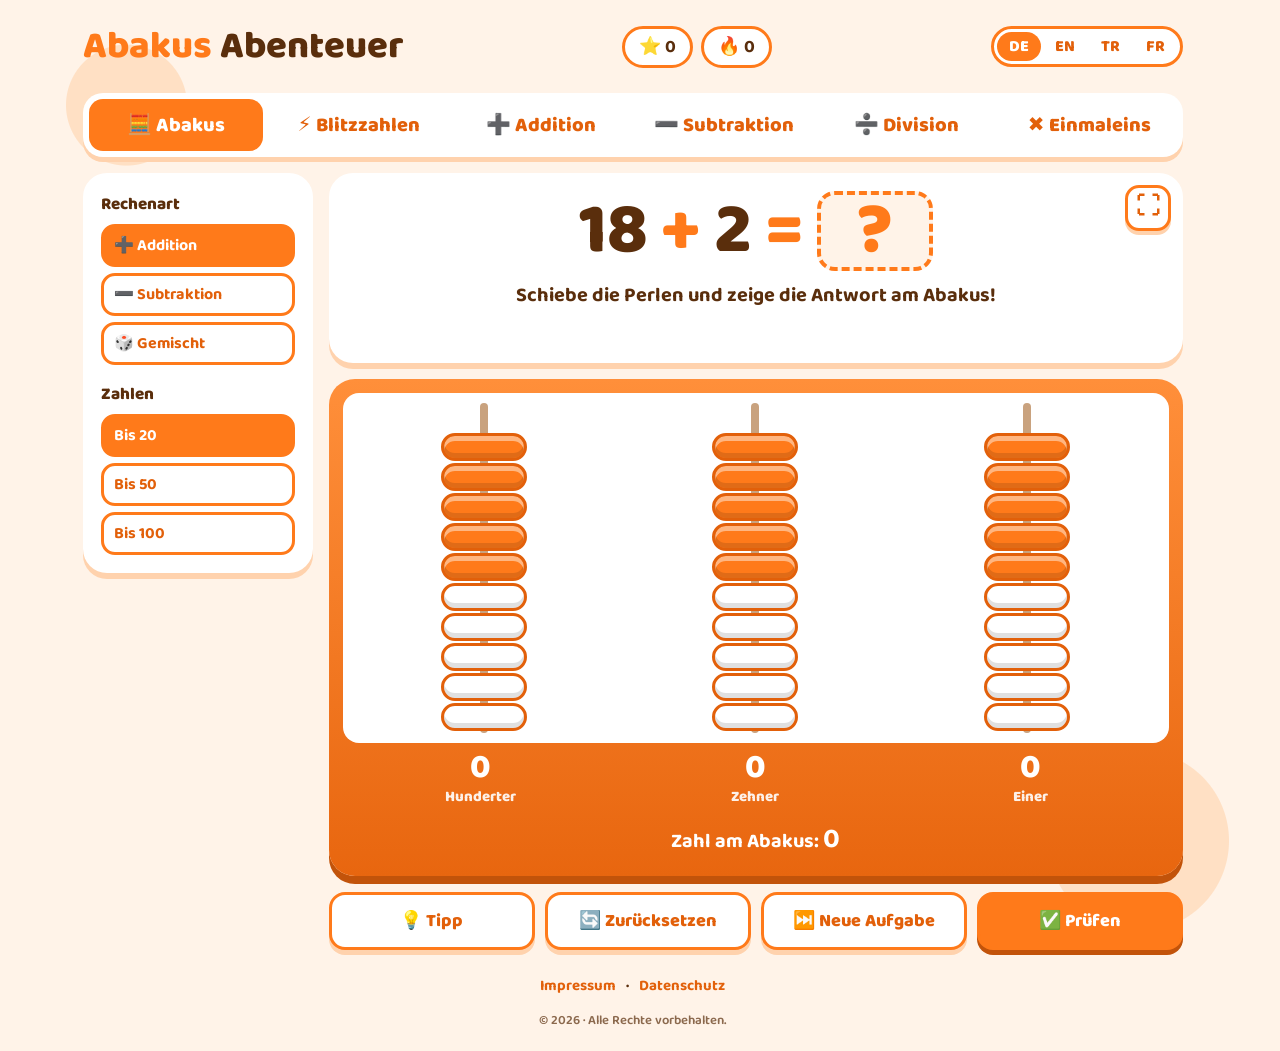
==== index.html @ 489d1df4 "Interaktive Spiele: Punktefeld, Waage ausgleichen, Zahlenstrahl - Einmaleins: 🟠 Punktefeld – im 10×1" ====
<!DOCTYPE html>
<html lang="de">
<head>
<meta charset="UTF-8">
<meta name="viewport" content="width=device-width, initial-scale=1, viewport-fit=cover">
<meta name="theme-color" content="#ff7a1a">
<meta name="apple-mobile-web-app-capable" content="yes">
<meta name="mobile-web-app-capable" content="yes">
<meta name="apple-mobile-web-app-status-bar-style" content="default">
<meta name="apple-mobile-web-app-title" content="Abakus">
<meta name="format-detection" content="telephone=no">
<title>Abakus-Abenteuer</title>
<!-- Link-Vorschau (WhatsApp, iMessage, Telegram …) liest diese Angaben ohne JavaScript -->
<meta name="description" content="Lustiges Mathe-Spiel für Kinder: Abakus, Plus, Minus, Geteilt und Einmaleins – mit Ballons, Frosch, Memory und mehr.">
<meta property="og:type" content="website">
<meta property="og:locale" content="de_DE">
<meta property="og:site_name" content="Abakus-Abenteuer">
<meta property="og:title" content="Abakus-Abenteuer">
<meta property="og:description" content="Lustiges Mathe-Spiel für Kinder: Abakus, Plus, Minus, Geteilt und Einmaleins – mit Ballons, Frosch, Memory und mehr.">
<meta name="twitter:card" content="summary">
<meta name="twitter:title" content="Abakus-Abenteuer">
<meta name="twitter:description" content="Lustiges Mathe-Spiel für Kinder: Abakus, Plus, Minus, Geteilt und Einmaleins.">
<link rel="preload" href="fonts/baloo2-latin.woff2" as="font" type="font/woff2" crossorigin>
<link rel="stylesheet" href="style.css">
</head>
<body>
<div class="app">
  <header>
    <h1>Abaküs <span>Macerası</span></h1>
    <div class="stats">
      <div class="pill">⭐ <span id="score">0</span></div>
      <div class="pill">🔥 <span id="streak">0</span></div>
    </div>
    <div class="langs" id="langs">
      <button data-lang="de">DE</button><button data-lang="en">EN</button><button data-lang="tr">TR</button><button data-lang="fr">FR</button>
    </div>
    <!-- telefonda: tek dil düğmesi, basınca seçenekler açılır -->
    <div class="lang-drop" id="langDrop">
      <button class="lang-cur" id="langCur" type="button" aria-haspopup="true">🌐 <b id="langCode">DE</b> <i>▾</i></button>
      <div class="lang-menu" id="langMenu" hidden>
        <button data-lang="de"><b>DE</b> Deutsch</button>
        <button data-lang="en"><b>EN</b> English</button>
        <button data-lang="tr"><b>TR</b> Türkçe</button>
        <button data-lang="fr"><b>FR</b> Français</button>
      </div>
    </div>
  </header>

  <div class="tabs">
    <button data-tab="abacusView" class="active">🧮 Abaküs</button>
    <button data-tab="flashView">⚡ Hızlı Sayılar</button>
    <button data-tab="asView" data-op="+">➕ Toplama</button>
    <button data-tab="asView" data-op="-">➖ Çıkarma</button>
    <button data-tab="asView" data-op="/">➗ Bölme</button>
    <button data-tab="mulView">✖️ Çarpım Tablosu</button>
  </div>

  <!-- telefonda yıldız/ateş buraya taşınır -->
  <div class="subbar" id="subbar"></div>

  <!-- ============ HIZLI SAYILAR (zihinden hesap) ============ -->
  <div id="flashView" class="view" hidden>
    <div class="card settings">
      <div class="set">
        <div class="lbl">Kaç sayı?</div>
        <div class="stepper">
          <button data-step="-1">−</button><input id="countIn" type="number" inputmode="numeric" min="2" max="30" value="3"><button data-step="1">+</button>
        </div>
      </div>
      <div class="set">
        <div class="lbl">Hız</div>
        <div class="modes" data-set="speed">
          <button data-v="2200">🐢 Yavaş</button><button data-v="1500" class="active">🐇 Orta</button><button data-v="900">🚀 Hızlı</button>
        </div>
      </div>
      <div class="set">
        <div class="lbl">Sayılar</div>
        <div class="range">
          <label>En az<input id="minIn" type="number" inputmode="numeric" min="0" max="999" value="1"></label>
          <label>En çok<input id="maxIn" type="number" inputmode="numeric" min="1" max="999" value="9"></label>
        </div>
        <div class="presets">
          <button data-r="1-9">1–9</button><button data-r="1-20">1–20</button><button data-r="10-50">10–50</button>
        </div>
      </div>
      <div class="set">
        <div class="lbl">İşlem</div>
        <div class="modes" data-set="ops">
          <button data-v="+" class="active">➕ Sadece toplama</button><button data-v="+-">➕➖ Toplama ve çıkarma</button>
        </div>
      </div>
    </div>

    <div class="flash-main">
    <div class="card screen" id="screen">
      <button class="fs-btn" id="fsBtn" type="button" aria-label="Tam ekran">⛶</button>
      <div class="flash small" id="flash">Hazır mısın?</div>
      <div class="step" id="step"></div>
    </div>

    <div id="answerBox" class="card answer" hidden>
      <div class="ask">Sonuç kaç? 🤔</div>
      <div class="display" id="display">&nbsp;</div>
      <div class="pad" id="pad"></div>
      <div class="msg" id="fmsg"></div>
      <div class="reveal" id="reveal"></div>
    </div>

    <div class="actions three">
      <button id="replay">🔁 Tekrar İzle</button>
      <button id="fcheck">✅ Kontrol Et</button>
      <button id="start" class="main">▶️ Başla</button>
    </div>
    </div>
  </div>

  <!-- ============ ÇARPIM TABLOSU ============ -->
  <div id="mulView" class="view" hidden>
    <div class="card settings">
      <div class="set">
        <div class="lbl">Hangi tablolar?</div>
        <div class="tables" id="tables"></div>
        <div class="mini"><button id="tAll">Hepsi</button><button id="tEasy">2·5·10</button><button id="tNone">Temizle</button></div>
      </div>
      <div class="set">
        <div class="lbl">Oyun</div>
        <div class="modes" id="mGame">
          <button data-g="free" class="active">🎈 Balon Patlat</button>
          <button data-g="time">⏱️ 60 Saniye Yarışı</button>
          <button data-g="match">🃏 Hafıza Kartları</button>
          <button data-g="arr">🍎 Grupları Say</button>
          <button data-g="frog">🐸 Kurbağa Zıplat</button>
          <button data-g="tf">🤔 Doğru mu Yanlış mı?</button>
          <button data-g="miss">🔍 Kayıp Sayı</button>
          <button data-g="cmp">⚖️ Hangisi Büyük?</button>
          <button data-g="target">🎯 Hedef Sayı</button>
          <button data-g="catch">🌧️ Katları Yakala</button>
          <button data-g="share">🍬 Adil Paylaş</button>
          <button data-g="house">🏠 Hangi Tabloda?</button>
          <button data-g="dots">🟠 Nokta Tarlası</button>
        </div>
      </div>
      <div class="set" id="catchSpeedSet" hidden>
        <div class="lbl">Yağmur hızı</div>
        <div class="modes">
          <button data-cs="slow">🐢 Yavaş</button>
          <button data-cs="mid">🐇 Orta</button>
          <button data-cs="fast">🚀 Hızlı</button>
        </div>
      </div>
      <div class="set">
        <div class="lbl">Öğren</div>
        <div class="modes"><button id="showTable">📖 Tabloyu Gör</button></div>
      </div>
      <div class="best" id="best"></div>
    </div>

    <div class="side-main">
      <div class="track" id="track">
        <div class="line"></div><div class="fill" id="fill"></div>
        <div class="rocket" id="rocket">🚀</div><div class="moon">🌙</div>
        <div class="timer" id="timer" hidden>60</div>
        <div class="count" id="count" hidden></div>
      </div>

      <div class="card" id="matchCard" hidden>
        <div class="mstats">
          <span>👆 Hamle: <b id="moves">0</b></span>
          <span>✅ Bulunan: <b id="found">0</b> / <b id="pairs">6</b></span>
        </div>
        <div class="msg" id="matchMsg">Soruyu ve cevabını eşleştir! Kartları çevir 🃏</div>
        <div class="mgrid" id="mgrid"></div>
      </div>

      <div class="card" id="gCard" hidden>
        <div class="gq" id="gq"></div>
        <div class="gopts" id="gopts"></div>
        <div class="msg" id="gmsg"></div>
      </div>

      <div class="card" id="qCard">
        <div class="mq"><span id="ma">?</span> <span class="op">×</span> <span id="mb">?</span> <span class="op">=</span> ?</div>
        <div class="msg" id="mmsg">Doğru cevabın olduğu balonu patlat! 🎈</div>
        <div class="balloons" id="balloons"></div>
      </div>

      <div class="actions three">
        <button id="mSkip">⏭️ Başka Soru</button>
        <button id="mRestart">🔄 Baştan</button>
        <button id="mStart" class="main">▶️ Başla</button>
      </div>

      <div class="card table-card" id="tableCard" hidden>
        <h3>📖 Çarpım Tablosu</h3>
        <div class="table-tabs" id="tableTabs"></div>
        <div class="tgrid" id="tgrid"></div>
      </div>
    </div>
  </div>

  <!-- ============ TOPLAMA / ÇIKARMA OYUNLARI ============ -->
  <div id="asView" class="view" hidden>
    <div class="card settings">
      <div class="set" id="asFrogSet" hidden>
        <div class="lbl">🐸 Kurbağa ayarları</div>
        <div class="range fg">
          <label id="fgStartL">Başlangıç sayısı<input id="fgStart" type="number" inputmode="numeric" min="0" max="999" placeholder="🎲"></label>
          <label>Kaçar zıplasın?<input id="fgStep" type="number" inputmode="numeric" min="1" max="100" placeholder="🎲"></label>
          <label>Kaç kere zıplasın?<input id="fgJumps" type="number" inputmode="numeric" min="1" max="20" placeholder="🎲"></label>
        </div>
        <div class="hint">Boş bırakırsan rastgele seçilir.</div>
        <div class="presets"><button id="fgRandom">🎲 Rastgele</button></div>
      </div>
      <div class="set" id="asDivSet" hidden>
        <div class="lbl">Hangi sayılara bölelim?</div>
        <div class="modes">
          <button data-dv="2,5,10" class="active">2, 5 ve 10'a</button>
          <button data-dv="1,2,3,4,5">1'den 5'e kadar</button>
          <button data-dv="1,2,3,4,5,6,7,8,9,10">1'den 10'a kadar</button>
        </div>
      </div>
      <div class="set" id="asRangeSet">
        <div class="lbl">Sayılar</div>
        <div class="modes" id="asRange">
          <button data-am="10">10'a kadar</button>
          <button data-am="20" class="active">20'ye kadar</button>
          <button data-am="50">50'ye kadar</button>
          <button data-am="100">100'e kadar</button>
        </div>
        <div class="range" style="margin-top:6px">
          <label>Kendin yaz (en çok)<input id="asMaxIn" type="number" inputmode="numeric" min="5" max="999" value="20"></label>
        </div>
      </div>
      <div class="set">
        <div class="lbl">Oyun</div>
        <div class="modes">
          <button data-ag="free" class="active">🎈 Balon Patlat</button>
          <button data-ag="time">⏱️ 60 Saniye Yarışı</button>
          <button data-ag="match">🃏 Hafıza Kartları</button>
          <button data-ag="pic">🍎 Resimle Say</button>
          <button data-ag="frog">🐸 Kurbağa Zıplat</button>
          <button data-ag="tf">🤔 Doğru mu Yanlış mı?</button>
          <button data-ag="miss">🔍 Kayıp Sayı</button>
          <button data-ag="cmp">⚖️ Hangisi Büyük?</button>
          <button data-ag="target">🎯 Hedef Sayı</button>
          <button data-ag="catch">🌧️ Sonucu Yakala</button>
          <button data-ag="sort">📶 Küçükten Büyüğe</button>
          <button data-ag="wall">🧱 Sayı Duvarı</button>
          <button data-ag="scale">🏋️ Teraziyi Dengele</button>
          <button data-ag="line">📏 Sayı Doğrusu</button>
        </div>
      </div>
      <div class="set" id="asSpeedSet" hidden>
        <div class="lbl">Yağmur hızı</div>
        <div class="modes">
          <button data-cs="slow">🐢 Yavaş</button>
          <button data-cs="mid">🐇 Orta</button>
          <button data-cs="fast">🚀 Hızlı</button>
        </div>
      </div>
      <div class="best" id="asBest"></div>
    </div>

    <div class="side-main">
      <div class="track" id="asTrack">
        <div class="line"></div><div class="fill" id="asFill"></div>
        <div class="rocket" id="asRocket">🚀</div><div class="moon">🌙</div>
        <div class="timer" id="asTimer" hidden>60</div>
        <div class="count" id="asCount" hidden></div>
      </div>
      <div class="card">
        <div class="gq" id="asQ"></div>
        <div id="asOpts"></div>
        <div class="msg" id="asMsg"></div>
      </div>
      <div class="actions three">
        <button id="asSkip">⏭️ Başka Soru</button>
        <button id="asRestart">🔄 Baştan</button>
        <button id="asStart" class="main">▶️ Başla</button>
      </div>
    </div>
  </div>

  <!-- ============ ABAKÜS ============ -->
  <div id="abacusView" class="view">
  <div class="card settings">
    <div class="set">
    <div class="lbl">İşlem</div>
    <div class="modes">
      <button data-mode="+" class="active">➕ Toplama</button>
      <button data-mode="-">➖ Çıkarma</button>
      <button data-mode="mix">🎲 Karışık</button>
    </div>
    </div>
    <div class="set">
    <div class="lbl">Sayılar</div>
    <div class="levels modes">
      <button data-max="20" class="active">20'ye kadar</button>
      <button data-max="50">50'ye kadar</button>
      <button data-max="100">100'e kadar</button>
    </div>
    </div>
  </div>

  <div class="side-main">
  <div class="card" id="card">
    <div class="problem">
      <span id="a">0</span><span class="op" id="op">+</span><span id="b">0</span><span class="op">=</span><span class="q" id="q">?</span>
    </div>
    <div class="msg" id="msg">Boncukları kaydırarak cevabı abaküste göster!</div>
    <div class="stars" id="stars"></div>
  </div>

  <div class="abacus">
    <div class="frame" id="frame"></div>
    <div class="labels" id="labels"></div>
    <div class="total">Abaküsteki sayı: <b id="total">0</b></div>
  </div>

  <div class="actions">
    <button id="hint">💡 İpucu</button>
    <button id="reset">🔄 Sıfırla</button>
    <button id="skip">⏭️ Yeni Soru</button>
    <button id="check" class="main">✅ Kontrol Et</button>
  </div>
  </div>
  </div>
  <footer class="legal-links">
    <a href="impressum.html" data-nav="impressum.html">Künye</a><span>·</span><a href="datenschutz.html" data-nav="datenschutz.html">Gizlilik</a>
    <p class="copy">© 2026 · Tüm hakları saklıdır.</p>
  </footer>
</div>

<script src="script.js"></script>
</body>
</html>
---- style.css ----
/* Abaküs Macerası – stiller */

/* Yazı tipi yerel olarak yüklenir (Google'a bağlantı yok) – Baloo 2, SIL Open Font License 1.1, bkz. fonts/OFL.txt */
@font-face{font-family:'Baloo 2';font-style:normal;font-weight:400 800;font-display:swap;
  src:url(fonts/baloo2-latin-ext.woff2) format('woff2');
  unicode-range:U+0100-02BA,U+02BD-02C5,U+02C7-02CC,U+02CE-02D7,U+02DD-02FF,U+0304,U+0308,U+0329,U+1D00-1DBF,U+1E00-1E9F,U+1EF2-1EFF,U+2020,U+20A0-20AB,U+20AD-20C0,U+2113,U+2C60-2C7F,U+A720-A7FF}
@font-face{font-family:'Baloo 2';font-style:normal;font-weight:400 800;font-display:swap;
  src:url(fonts/baloo2-latin.woff2) format('woff2');
  unicode-range:U+0000-00FF,U+0131,U+0152-0153,U+02BB-02BC,U+02C6,U+02DA,U+02DC,U+0304,U+0308,U+0329,U+2000-206F,U+20AC,U+2122,U+2191,U+2193,U+2212,U+2215,U+FEFF,U+FFFD}
:root{
  --or:#ff7a1a; --or-d:#e2600a; --or-l:#ffd2ad; --or-xl:#fff3e8;
  --white:#ffffff; --ink:#5a2e0c; --ok:#2fb36b; --bad:#e84a3a;
}
*{box-sizing:border-box;margin:0;padding:0}
[hidden]{display:none !important}
body{
  font-family:'Baloo 2',system-ui,sans-serif; color:var(--ink);
  background:var(--or-xl);
  background-image:radial-gradient(circle at 10% 10%,#ffe0c4 0 60px,transparent 61px),
                   radial-gradient(circle at 90% 80%,#ffe0c4 0 90px,transparent 91px);
  min-height:100vh; padding:16px; display:flex; justify-content:center;
}
.app{width:100%;max-width:1100px;display:flex;flex-direction:column;gap:16px}

header{display:flex;align-items:center;justify-content:space-between;gap:12px;flex-wrap:wrap}
h1{font-size:clamp(26px,5vw,38px);font-weight:800;color:var(--or)}
h1 span{color:var(--ink)}
.stats{display:flex;gap:8px}
.pill{background:var(--white);border:3px solid var(--or);border-radius:999px;padding:4px 14px;font-weight:700;font-size:18px}

.modes{display:flex;gap:8px;flex-wrap:wrap}
.modes button, .levels button{
  font:inherit;font-weight:700;font-size:17px;cursor:pointer;
  background:var(--white);color:var(--or-d);border:3px solid var(--or);border-radius:14px;padding:6px 14px;
  transition:transform .1s;
}
.modes button.active, .levels button.active{background:var(--or);color:var(--white)}
.modes button:active, .levels button:active{transform:scale(.95)}
.row{display:flex;justify-content:space-between;gap:8px;flex-wrap:wrap}

.card{background:var(--white);border-radius:24px;padding:18px;box-shadow:0 6px 0 var(--or-l)}
.problem{display:flex;align-items:center;justify-content:center;gap:14px;font-size:clamp(44px,11vw,72px);font-weight:800;line-height:1}
.problem .op{color:var(--or)}
.problem .q{background:var(--or-xl);border:4px dashed var(--or);border-radius:18px;min-width:1.6em;text-align:center;padding:0 .15em;color:var(--or)}
.msg{text-align:center;font-size:20px;font-weight:700;min-height:32px;margin-top:8px}
.msg.ok{color:var(--ok)} .msg.bad{color:var(--bad)}

/* Abacus */
.abacus{
  background:linear-gradient(#ff8f3a,#e8660f);border-radius:26px;padding:14px;
  box-shadow:0 8px 0 #c2530a; display:flex;flex-direction:column;gap:8px;
}
.frame{background:var(--white);border-radius:16px;display:flex;justify-content:space-around;padding:10px 6px;position:relative}
.rod{position:relative;width:min(110px,28vw);height:330px}
.rod::before{content:"";position:absolute;left:50%;top:0;bottom:0;width:8px;margin-left:-4px;background:#c9a27e;border-radius:4px}
.bead{
  position:absolute;left:50%;width:min(86px,24vw);height:28px;margin-left:calc(min(86px,24vw) / -2);
  border-radius:14px;cursor:pointer;border:3px solid var(--or-d);
  transition:top .28s cubic-bezier(.5,1.6,.5,1);
  box-shadow:inset 0 -5px 0 rgba(0,0,0,.12), inset 0 5px 0 rgba(255,255,255,.45);
}
.bead.o{background:var(--or)}
.bead.w{background:var(--white)}
.bead:hover{filter:brightness(1.07)}
.labels{display:flex;justify-content:space-around;color:var(--white);font-weight:800;text-align:center}
.labels div{width:min(110px,28vw)}
.labels .v{font-size:34px;line-height:1}
.labels .n{font-size:15px;opacity:.9}
.total{text-align:center;color:var(--white);font-size:20px;font-weight:700}
.total b{font-size:28px}

.actions{display:grid;grid-template-columns:repeat(4,1fr);gap:10px}
.actions button{
  font:inherit;font-weight:800;font-size:18px;cursor:pointer;border:none;border-radius:16px;padding:12px 6px;
  background:var(--white);color:var(--or-d);box-shadow:0 5px 0 var(--or-l);border:3px solid var(--or);
}
.actions button.main{background:var(--or);color:var(--white);box-shadow:0 5px 0 #c2530a}
.actions button:active{transform:translateY(4px);box-shadow:none}
@media (max-width:560px){ .actions{grid-template-columns:repeat(2,1fr)} .rod{height:300px} }

.shake{animation:shake .45s}
@keyframes shake{20%,60%{transform:translateX(-10px)}40%,80%{transform:translateX(10px)}}
.pop{animation:pop .5s}
@keyframes pop{50%{transform:scale(1.15)}}

.confetti{position:fixed;top:-20px;width:12px;height:18px;border-radius:3px;pointer-events:none;z-index:9;animation:fall linear forwards}
@keyframes fall{to{transform:translateY(110vh) rotate(720deg)}}

.stars{display:flex;justify-content:center;gap:4px;font-size:26px;min-height:34px}

/* Tabs & views */
.view{display:flex;flex-direction:column;gap:16px}
.view[hidden]{display:none}
.tabs{display:grid;grid-template-columns:repeat(auto-fit,minmax(150px,1fr));gap:8px;background:var(--white);padding:6px;border-radius:20px;box-shadow:0 5px 0 var(--or-l)}
.tabs button{font:inherit;font-weight:800;font-size:20px;border:none;border-radius:14px;padding:10px;cursor:pointer;background:transparent;color:var(--or-d)}
.tabs button.active{background:var(--or);color:var(--white)}

/* Flash mode */
#flashView:not([hidden]), #abacusView:not([hidden]), #mulView:not([hidden]){display:grid;grid-template-columns:230px 1fr;align-items:start}
.side-main{display:flex;flex-direction:column;gap:16px;min-width:0}
.flash-main{display:flex;flex-direction:column;gap:16px;min-width:0}
.settings{display:flex;flex-direction:column;gap:16px;position:sticky;top:16px}
.set .lbl{font-weight:800;font-size:17px;margin-bottom:6px}
.set .modes{display:flex;flex-direction:column;gap:6px}
.set .modes button{font-size:16px;padding:6px 10px;text-align:left}
.stepper{display:flex;gap:6px}
.stepper button{font:inherit;font-weight:800;font-size:24px;width:46px;border-radius:14px;cursor:pointer;
  border:3px solid var(--or);background:var(--or);color:var(--white);line-height:1}
.set input{font:inherit;font-weight:800;font-size:22px;width:100%;min-width:0;text-align:center;color:var(--ink);
  border:3px solid var(--or);border-radius:14px;padding:2px 4px;background:var(--or-xl)}
.set input:focus{outline:3px solid var(--or-l)}
.set input.bad{border-color:var(--bad);background:#ffe9e6}
.range{display:flex;gap:8px}
.range label{flex:1;font-weight:700;font-size:14px;display:flex;flex-direction:column;gap:2px}
.presets{display:flex;gap:6px;margin-top:6px}
.presets button{font:inherit;font-weight:700;font-size:14px;flex:1;cursor:pointer;border-radius:10px;padding:2px 4px;
  border:2px solid var(--or-l);background:var(--white);color:var(--or-d)}
.presets button:hover{border-color:var(--or)}
@media (max-width:760px){
  #flashView:not([hidden]), #abacusView:not([hidden]), #mulView:not([hidden]){grid-template-columns:1fr}
  .settings{position:static;display:grid;grid-template-columns:1fr 1fr}
}
.screen{min-height:max(420px,62vh);display:flex;flex-direction:column;align-items:center;justify-content:center;
  background:var(--or);box-shadow:0 10px 0 #c2530a;color:var(--white);position:relative;border-radius:32px;container-type:inline-size}
.flash{font-size:clamp(90px,min(34cqw,45vh),380px);font-weight:800;line-height:1;text-shadow:0 10px 0 rgba(0,0,0,.15)}
.flash.small{font-size:clamp(40px,9vw,72px)}
.flash.show{animation:flashIn .35s cubic-bezier(.3,1.6,.5,1)}
@keyframes flashIn{from{transform:scale(.3);opacity:0}to{transform:scale(1);opacity:1}}
.step{position:absolute;bottom:12px;font-weight:700;font-size:22px;opacity:.9}
.answer{text-align:center;display:flex;flex-direction:column;gap:10px;align-items:center}
.answer[hidden]{display:none}
.ask{font-size:24px;font-weight:800}
.display{font-size:56px;font-weight:800;color:var(--or);min-width:160px;border:4px dashed var(--or);border-radius:18px;background:var(--or-xl);line-height:1.3}
.pad{display:grid;grid-template-columns:repeat(3,72px);gap:8px}
.pad button{font:inherit;font-weight:800;font-size:28px;height:60px;border-radius:16px;cursor:pointer;
  border:3px solid var(--or);background:var(--white);color:var(--or-d);box-shadow:0 4px 0 var(--or-l)}
.pad button:active{transform:translateY(3px);box-shadow:none}
.reveal{font-size:24px;font-weight:700}
.reveal b{color:var(--or)}
.actions.three{grid-template-columns:repeat(3,1fr)}
.actions.three.two{grid-template-columns:repeat(2,1fr)}

/* Çarpım tablosu */
@media (max-width:560px){ .tabs button{font-size:15px;padding:8px 4px} }
.tables{display:grid;grid-template-columns:repeat(5,1fr);gap:6px}
.tables button{font:inherit;font-weight:800;font-size:18px;height:42px;border-radius:12px;cursor:pointer;
  border:3px solid var(--or);background:var(--white);color:var(--or-d)}
.tables button.on{background:var(--or);color:var(--white)}
.mini{display:flex;gap:6px;margin-top:6px}
.mini button{font:inherit;font-weight:700;font-size:14px;flex:1;cursor:pointer;border-radius:10px;padding:2px 4px;
  border:2px solid var(--or-l);background:var(--white);color:var(--or-d)}
.mini button:hover{border-color:var(--or)}
.best{font-weight:700;font-size:15px}

.track{position:relative;height:64px;background:var(--white);border-radius:999px;box-shadow:0 5px 0 var(--or-l);
  display:flex;align-items:center;padding:0 56px 0 12px}
.track .line{flex:1;height:10px;border-radius:5px;background:var(--or-xl)}
.track .fill{position:absolute;left:12px;width:0;height:10px;border-radius:5px;background:var(--or);transition:width .5s}
.rocket{position:absolute;left:12px;font-size:40px;transition:left .5s cubic-bezier(.4,1.6,.5,1);transform:translateX(-30%) rotate(45deg)}
.moon{position:absolute;right:10px;font-size:38px}
.timer{position:absolute;top:-14px;right:60px;background:var(--or);color:var(--white);font-weight:800;border-radius:999px;padding:0 12px;font-size:18px}

.mq{text-align:center;font-size:clamp(64px,14vw,130px);font-weight:800;line-height:1.05}
.mq .op{color:var(--or)}
.balloons{display:grid;grid-template-columns:repeat(4,1fr);gap:14px;padding:10px 0 30px;min-height:190px}
@media (max-width:560px){ .balloons{grid-template-columns:repeat(2,1fr)} }
.balloon{position:relative;justify-self:center;width:min(130px,38vw);aspect-ratio:.85;border:none;cursor:pointer;
  border-radius:50% 50% 48% 48% / 55% 55% 45% 45%;font:inherit;font-weight:800;font-size:clamp(34px,6vw,48px);color:var(--white);
  background:radial-gradient(circle at 30% 28%,rgba(255,255,255,.55) 0 12%,transparent 13%),var(--c,var(--or));
  box-shadow:inset -8px -10px 0 rgba(0,0,0,.12);animation:float 2.6s ease-in-out infinite;transition:transform .15s}
.balloon::after{content:"";position:absolute;left:50%;bottom:-26px;width:2px;height:22px;background:#c9a27e}
.balloon.w{--c:#ffffff;color:var(--or-d);box-shadow:inset -8px -10px 0 rgba(255,122,26,.15),0 0 0 3px var(--or)}
.balloon:hover{transform:scale(1.06)}
.balloon.pop{animation:popB .35s forwards}
.balloon.no{opacity:.35;animation:shake .45s;pointer-events:none}
@keyframes float{50%{translate:0 -10px}}
@keyframes popB{60%{transform:scale(1.4);opacity:.7}to{transform:scale(0);opacity:0}}

.mstats{display:flex;justify-content:center;gap:24px;font-size:22px;font-weight:700}
.mstats b{color:var(--or)}
.mgrid{display:grid;grid-template-columns:repeat(4,1fr);gap:12px;margin-top:12px;perspective:800px}
.mc{position:relative;aspect-ratio:1.15;border:none;background:none;cursor:pointer;font:inherit;padding:0}
.mc .in{position:absolute;inset:0;transition:transform .45s;transform-style:preserve-3d}
.mc.open .in, .mc.done .in{transform:rotateY(180deg)}
.mc .f, .mc .b{position:absolute;inset:0;border-radius:18px;display:flex;align-items:center;justify-content:center;
  backface-visibility:hidden;font-weight:800}
.mc .b{background:repeating-linear-gradient(45deg,var(--or) 0 14px,#ff8b35 14px 28px);color:var(--white);
  font-size:clamp(34px,6vw,54px);box-shadow:0 5px 0 #c2530a}
.mc .f{transform:rotateY(180deg);background:var(--white);border:4px solid var(--or);color:var(--ink);
  font-size:clamp(26px,4.5vw,44px);box-shadow:0 5px 0 var(--or-l)}
.mc .f.ans{color:var(--or-d);background:var(--or-xl)}
.mc.done .f{border-color:var(--ok);background:#e6f8ee;color:var(--ok)}
.mc.done{animation:pop .5s;cursor:default}
.mc.wrong .f{border-color:var(--bad);animation:shake .45s}
@media (max-width:560px){ .mgrid{grid-template-columns:repeat(3,1fr);gap:8px} }

/* yeni oyunlar (ortak kart) */
.gq{display:flex;flex-direction:column;align-items:center;gap:10px;text-align:center}
.gtitle{font-size:clamp(22px,3.5vw,30px);font-weight:800}
.gtitle b{color:var(--or)}
.gopts{display:grid;grid-template-columns:repeat(2,1fr);gap:12px;margin-top:14px}
.gopts button{font:inherit;font-weight:800;font-size:clamp(26px,4.5vw,40px);padding:10px;border-radius:18px;cursor:pointer;
  border:4px solid var(--or);background:var(--white);color:var(--or-d);box-shadow:0 5px 0 var(--or-l);transition:transform .1s}
.gopts button:nth-child(odd){background:var(--or);color:var(--white);box-shadow:0 5px 0 #c2530a}
.gopts button:hover{transform:scale(1.03)}
.gopts button.no{opacity:.35;animation:shake .45s;pointer-events:none}
.gopts button.yes{background:var(--ok);border-color:var(--ok);color:var(--white);animation:pop .5s}
.gopts.tf button{font-size:clamp(30px,5vw,46px);padding:18px}

.arr-rows{display:flex;flex-direction:column;gap:8px;align-items:center}
.arr-row{background:var(--or-xl);border:3px dashed var(--or-l);border-radius:16px;padding:2px 10px;
  font-size:clamp(22px,3.6vw,36px);letter-spacing:3px;line-height:1.3;animation:flashIn .4s both}

.tfq{font-size:clamp(60px,12vw,120px);font-weight:800;line-height:1.1}
.tfq .op{color:var(--or)}

.pads{display:flex;flex-wrap:wrap;justify-content:center;gap:12px 10px;padding-top:34px}
.lp{position:relative;width:clamp(52px,7vw,70px);aspect-ratio:1;border-radius:50%;display:flex;align-items:center;justify-content:center;
  font-weight:800;font-size:clamp(20px,3vw,28px);background:var(--white);border:4px solid var(--or);color:var(--ink)}
.lp.miss{border-style:dashed;background:var(--or-xl);color:var(--or)}
.lp.miss.ask{animation:pop .8s infinite;border-color:var(--or-d)}
.lp.past{background:var(--or);color:var(--white)}
.lp .frog{position:absolute;top:-36px;font-size:36px;animation:hop .4s}
@keyframes hop{0%{transform:translate(-40px,0)}50%{transform:translate(-20px,-26px)}100%{transform:none}}

.qbox{display:inline-block;min-width:1.2em;border:5px dashed var(--or);border-radius:18px;background:var(--or-xl);color:var(--or);padding:0 .12em}
.tfq.cmp{display:flex;align-items:center;gap:.3em;font-size:clamp(46px,9vw,96px)}
.gopts.three{grid-template-columns:repeat(3,1fr)}
.gopts.three button{font-size:clamp(40px,7vw,64px);padding:4px}

.target{font-size:clamp(70px,12vw,120px);font-weight:800;color:var(--white);background:var(--or);border-radius:50%;
  width:1.7em;aspect-ratio:1;display:flex;align-items:center;justify-content:center;line-height:1;
  box-shadow:0 0 0 10px var(--white),0 0 0 16px var(--or),0 0 0 26px var(--white),0 0 0 32px var(--or-l);margin:30px 0 26px}
.tgrid2{display:grid;grid-template-columns:repeat(4,1fr);gap:10px;width:100%}
@media (max-width:560px){ .tgrid2{grid-template-columns:repeat(2,1fr)} }
.tgrid2 button{font:inherit;font-weight:800;font-size:clamp(24px,3.6vw,34px);padding:8px;border-radius:16px;cursor:pointer;
  border:4px solid var(--or);background:var(--white);color:var(--or-d);box-shadow:0 5px 0 var(--or-l)}
.tgrid2 button.no{animation:shake .45s;border-color:var(--bad);color:var(--bad)}
.tgrid2 button.yes{background:var(--ok);border-color:var(--ok);color:var(--white);animation:pop .5s}

.rain{position:relative;width:100%;height:clamp(340px,50vh,480px);overflow:hidden;border-radius:20px;
  background:linear-gradient(var(--or-xl),#fff);border:4px solid var(--or-l)}
.drop{position:absolute;top:-80px;width:74px;height:74px;border-radius:50%;border:none;cursor:pointer;
  font:inherit;font-weight:800;font-size:30px;color:var(--white);background:var(--or);box-shadow:inset -6px -8px 0 rgba(0,0,0,.12);
  animation:drop linear forwards}
.drop.w{background:var(--white);color:var(--or-d);box-shadow:inset -6px -8px 0 rgba(255,122,26,.15),0 0 0 3px var(--or)}
.drop.got{animation:popB .3s forwards}
.drop.bad{background:var(--bad);color:var(--white);animation:shake .4s}
@keyframes drop{to{top:calc(100% + 10px)}}

/* toplama / çıkarma */
#asView:not([hidden]){display:grid;grid-template-columns:230px 1fr;align-items:start}
@media (max-width:760px){ #asView:not([hidden]){grid-template-columns:1fr} }
.pic{display:flex;flex-wrap:wrap;align-items:center;justify-content:center;gap:10px}
.pic .grp{background:var(--or-xl);border:3px dashed var(--or-l);border-radius:16px;padding:4px 10px;
  font-size:clamp(24px,3.6vw,36px);letter-spacing:2px;line-height:1.35;max-width:100%;animation:flashIn .4s both}
.pic .sign{font-size:clamp(40px,6vw,60px);font-weight:800;color:var(--or)}
.pic .gone{position:relative;display:inline-block}
.pic .gone i{font-style:normal;opacity:.3}
.pic .gone::after{content:"✖";position:absolute;inset:0;display:flex;align-items:center;justify-content:center;color:var(--bad);font-size:.9em}
.drop.expr{width:auto;min-width:96px;padding:0 14px;border-radius:40px;font-size:26px}

.table-card h3{font-size:22px;margin-bottom:8px;color:var(--or-d)}
.tgrid{display:grid;grid-template-columns:repeat(auto-fill,minmax(150px,1fr));gap:6px}
.tgrid div{background:var(--or-xl);border-radius:12px;padding:4px 10px;font-weight:700;font-size:20px}
.tgrid b{color:var(--or)}
.table-tabs{display:flex;flex-wrap:wrap;gap:6px;margin-bottom:10px}
.table-tabs button{font:inherit;font-weight:800;border:2px solid var(--or);border-radius:10px;background:var(--white);color:var(--or-d);padding:0 12px;cursor:pointer}
.table-tabs button.on{background:var(--or);color:var(--white)}
.langs{display:flex;gap:2px;background:var(--white);border:3px solid var(--or);border-radius:999px;padding:3px}
.langs button{font:inherit;font-weight:800;font-size:16px;border:none;border-radius:999px;padding:2px 12px;
  background:transparent;color:var(--or-d);cursor:pointer}
.langs button.active{background:var(--or);color:var(--white)}

/* ---------- telefon & tablet ---------- */
button, .bead, .lp{touch-action:manipulation;-webkit-tap-highlight-color:transparent;-webkit-user-select:none;user-select:none}
.flash, .mq, .tfq, .target, .problem{-webkit-user-select:none;user-select:none}
body{padding:max(16px, env(safe-area-inset-top)) max(16px, env(safe-area-inset-right)) max(16px, env(safe-area-inset-bottom)) max(16px, env(safe-area-inset-left))}
/* büyük yazılar ekran yerine bulundukları kartın genişliğine göre ölçeklenir (iPad dikeyde taşmasın) */
.card{container-type:inline-size}
.mq{font-size:clamp(40px,14cqw,130px)}
.tfq{font-size:clamp(34px,12cqw,120px)}
.tfq.cmp{font-size:clamp(28px,9.5cqw,96px)}
.target{font-size:clamp(56px,16cqw,120px)}
.mc .f{font-size:clamp(18px,5.5cqw,44px)}
.balloon{width:min(130px,100%)}
.tgrid2{grid-template-columns:repeat(auto-fill,minmax(120px,1fr))}
/* uzun oyun listesi: kenar çubuğu kendi içinde kaydırılır */
.settings{max-height:calc(100vh - 32px);overflow:auto;overscroll-behavior:contain}
.set-toggle{display:none}
/* dokunmatik ekranda "yapışkan" hover efekti olmasın */
@media (hover:none){
  .balloon:hover, .gopts button:hover{transform:none}
  .bead:hover{filter:none}
}
@media (max-width:760px){
  .settings{max-height:none;overflow:visible}
  .view .settings:not(.open){display:none}
  .set-toggle{display:flex;align-items:center;gap:10px;width:100%;font:inherit;text-align:left;cursor:pointer;
    background:var(--white);color:var(--ink);border:3px solid var(--or);border-radius:18px;padding:8px 10px 8px 14px;
    box-shadow:0 5px 0 var(--or-l)}
  .set-toggle .tg-l{flex:1;min-width:0;display:flex;flex-direction:column;line-height:1.2}
  .set-toggle small{font-size:13px;font-weight:800;color:var(--or-d);text-transform:uppercase;letter-spacing:.5px}
  .set-toggle b{font-size:19px;font-weight:800;overflow:hidden;text-overflow:ellipsis;white-space:nowrap}
  .set-toggle .tg-r{flex:none;display:flex;align-items:center;gap:4px;background:var(--or);color:var(--white);
    font-weight:800;font-size:15px;border-radius:999px;padding:6px 12px}
  .set-toggle .arr{font-style:normal;transition:transform .2s}
  .set-toggle.open .arr{transform:rotate(180deg)}
  /* menü açıkken: önce sayı seçimi (tablolar), sonra oyun listesi; ikisi de tam genişlikte */
  .settings .set.nums{order:-2;grid-column:1 / -1}
  .settings .set.nums .modes{display:grid;grid-template-columns:repeat(2,minmax(0,1fr));gap:8px}
  .settings .set.games{order:-1;grid-column:1 / -1}
  .settings .set.games .modes{display:grid;grid-template-columns:repeat(2,minmax(0,1fr));gap:8px}
  .settings .set.games .modes button{font-size:16px;padding:8px 10px}
  .screen{min-height:max(300px,48vh)}
}
@media (max-width:560px){
  body{padding-left:max(10px, env(safe-area-inset-left));padding-right:max(10px, env(safe-area-inset-right))}
  .tabs{grid-template-columns:repeat(3,1fr);gap:4px}
  .tabs button{font-size:13px;padding:8px 2px;line-height:1.15}
  .actions button{font-size:16px}
}
/* telefon yatay */
@media (max-height:500px) and (orientation:landscape){
  .screen{min-height:260px}
  .rain{height:300px}
  .settings{max-height:none}
}
/* kaydırma çubuğu çıkınca sayfa genişliği zıplamasın */
html{scrollbar-gutter:stable}
/* ızgara sütunları içerikten dar ekranlara küçülebilsin (telefon / iPad dikey taşmasın) */
.app, .view > *, .side-main, .flash-main{min-width:0}
.balloons{grid-template-columns:repeat(4,minmax(0,1fr))}
.gopts{grid-template-columns:repeat(2,minmax(0,1fr))}
.gopts.three{grid-template-columns:repeat(3,minmax(0,1fr))}
.mgrid{grid-template-columns:repeat(4,minmax(0,1fr))}
.gopts button, .tabs button, .set .modes button{overflow-wrap:anywhere}
.rocket{transform:rotate(45deg)}
@media (max-width:560px){
  .balloons{grid-template-columns:repeat(2,minmax(0,1fr))}
  .mgrid{grid-template-columns:repeat(3,minmax(0,1fr))}
  .tabs{grid-template-columns:repeat(3,minmax(0,1fr))}
}
/* 60 saniye yarışı: roket yerine büyük süre + sayaç */
.timer::before{content:"⏱️ "}
.track.racing{justify-content:space-around;gap:10px;padding:0 14px;height:auto;min-height:72px;flex-wrap:wrap}
.track.racing .line, .track.racing .fill, .track.racing .rocket, .track.racing .moon{display:none}
.track.racing .timer{position:static;font-size:clamp(22px,4vw,32px);padding:2px 18px}
.timer.low{background:var(--bad);animation:pop .6s infinite}
.count{display:flex;gap:14px;font-weight:800;font-size:clamp(20px,3.6vw,30px);color:var(--ink)}
.count .ok{color:var(--ok)} .count .no{color:var(--bad)}
.range.fg{flex-direction:column;gap:6px}
.range.fg label{flex-direction:row;align-items:center;justify-content:space-between;gap:8px}
.range.fg input{width:84px;flex:none}
.hint{font-size:13px;font-weight:600;opacity:.75;margin-top:4px}
/* Hızlı Sayılar: tam ekran */
.fs-btn{position:absolute;top:12px;right:12px;z-index:2;width:50px;height:50px;border-radius:14px;cursor:pointer;
  display:flex;align-items:center;justify-content:center;font:inherit;font-size:26px;font-weight:800;line-height:1;
  color:var(--white);background:rgba(255,255,255,.18);border:3px solid rgba(255,255,255,.75)}
.fs-btn:active{transform:scale(.94)}
.flash-main.fs{position:fixed;inset:0;z-index:50;display:flex;flex-direction:column;gap:12px;overflow:auto;background:var(--or-xl);
  padding:max(12px, env(safe-area-inset-top)) max(12px, env(safe-area-inset-right)) max(12px, env(safe-area-inset-bottom)) max(12px, env(safe-area-inset-left))}
.flash-main.fs .screen{flex:1 1 auto;min-height:0;border-radius:24px}
.flash-main.fs .flash{font-size:clamp(90px,min(34cqw,62vh),600px)}
.flash-main.fs .flash.small{font-size:clamp(40px,8cqw,110px)}
/* sayılar bitince: ekran küçülür, cevap bölümü açılır */
.flash-main.fs.answering .screen{flex:0 0 auto;min-height:18vh}
.flash-main.fs .answer{padding:12px}
.flash-main.fs.answering .flash{font-size:min(16vh,30cqw)}
.flash-main.fs .answer{flex:none}
body.noscroll{overflow:hidden}
/* ---------- tam ekran: bütün oyunlar ---------- */
/* oyun kartının içinde sağ üst köşedeki düğme (Hızlı Sayılar gibi); tam ekranda ✕ olarak ekranın köşesine sabitlenir */
.side-main .card{position:relative}
.fs-exit{position:absolute;top:12px;right:12px;z-index:4;display:flex;align-items:center;justify-content:center;width:46px;height:46px;
  border-radius:14px;border:3px solid var(--or);background:var(--white);color:var(--or-d);font:inherit;font-size:24px;font-weight:800;
  line-height:1;cursor:pointer;box-shadow:0 4px 0 var(--or-l)}
.fs-exit:active{transform:scale(.94)}
/* kartın ilk satırı düğmenin altına girmesin: iki yana eşit boşluk, metin ortada kalır */
.side-main:not(.fs) .card :is(.gtitle, .mstats, .mq, .problem){padding-inline:54px}
@media (max-width:760px){
  .side-main:not(.fs) .fs-exit{top:8px;right:8px;width:40px;height:40px;font-size:21px}
  .side-main:not(.fs) .card :is(.gtitle, .mstats, .mq, .problem){padding-inline:42px}
  .side-main:not(.fs) .card .mstats{flex-wrap:wrap;gap:2px 14px;font-size:18px}
  .mstats span{white-space:nowrap}
}
.side-main.fs{position:fixed;inset:0;z-index:50;overflow:auto;background:var(--or-xl);display:flex;flex-direction:column;
  justify-content:flex-start;justify-content:safe center;gap:14px;
  padding:calc(max(12px, env(safe-area-inset-top)) + 58px) max(12px, env(safe-area-inset-right)) max(14px, env(safe-area-inset-bottom)) max(12px, env(safe-area-inset-left))}
.side-main.fs > :not(.fs-exit){width:min(100%, 1200px);margin-inline:auto;flex:none}
.side-main.fs .fs-exit{display:flex;align-items:center;justify-content:center;position:fixed;z-index:60;
  top:max(10px, env(safe-area-inset-top));right:max(10px, env(safe-area-inset-right));width:50px;height:50px;border-radius:14px;
  border:3px solid var(--or);background:var(--white);color:var(--or-d);font:inherit;font-size:24px;font-weight:800;cursor:pointer;
  box-shadow:0 4px 0 var(--or-l)}
/* tam ekranda oyun parçaları büyür */
.side-main.fs .rod{height:min(50vh,480px)}
.side-main.fs .problem{font-size:clamp(44px,9vh,110px)}
.side-main.fs .balloon{width:min(170px,100%)}
.side-main.fs .rain{height:min(62vh,680px)}
.side-main.fs .lp{width:clamp(56px,8vw,90px);font-size:clamp(20px,3.2vw,34px)}

/* ---------- telefon: üst çubuk ---------- */
.lang-drop{display:none;position:relative}
.subbar{display:none}
@media (max-width:760px){
  header{flex-wrap:nowrap;position:relative;z-index:5}
  header h1{min-width:0}
  .langs{display:none}
  .lang-drop{display:block;flex:none}
  .lang-cur{display:flex;align-items:center;gap:4px;font:inherit;font-weight:800;font-size:16px;cursor:pointer;
    border:3px solid var(--or);background:var(--white);color:var(--or-d);border-radius:999px;padding:6px 12px}
  .lang-cur i{font-style:normal;font-size:12px}
  .lang-menu{position:absolute;right:0;top:calc(100% + 6px);z-index:70;display:flex;flex-direction:column;gap:4px;min-width:170px;
    background:var(--white);border:3px solid var(--or);border-radius:16px;padding:6px;box-shadow:0 10px 24px rgba(90,46,12,.2)}
  .lang-menu button{display:flex;align-items:center;gap:10px;font:inherit;font-weight:700;font-size:17px;text-align:left;cursor:pointer;
    border:none;background:transparent;color:var(--ink);border-radius:10px;padding:9px 10px}
  .lang-menu button b{width:28px;color:var(--or-d)}
  .lang-menu button.active{background:var(--or);color:var(--white)}
  .lang-menu button.active b{color:var(--white)}
  .subbar{display:flex;align-items:center;justify-content:space-between;gap:8px}
}

/* ---------- telefon: daha okunaklı başlık ve sekmeler ---------- */
@media (max-width:760px){
  header h1{font-size:clamp(30px,8.4vw,44px);line-height:1.08}
  .tabs{gap:6px;padding:6px}
  .tabs button{font-size:17px;line-height:1.15;padding:10px 4px;min-height:54px;display:flex;align-items:center;justify-content:center;text-align:center}
}
@media (max-width:560px){
  .tabs{grid-template-columns:repeat(2,minmax(0,1fr))}
  .tabs button{font-size:17px;padding:9px 6px;min-height:50px}
}

/* yakala oyunları: canlar bitince "tekrar dene" ekranı */
.rain-over{position:absolute;inset:0;z-index:3;display:flex;flex-direction:column;align-items:center;justify-content:center;gap:14px;
  padding:16px;text-align:center;background:rgba(255,243,232,.93);animation:flashIn .35s cubic-bezier(.3,1.6,.5,1)}
.ro-emoji{font-size:clamp(56px,12cqw,90px);line-height:1}
.ro-t{font-size:clamp(28px,7cqw,52px);font-weight:800;color:var(--bad)}
.ro-btn{font:inherit;font-weight:800;font-size:clamp(20px,4.5cqw,30px);padding:12px 28px;border-radius:18px;border:none;cursor:pointer;
  background:var(--or);color:var(--white);box-shadow:0 6px 0 #c2530a}
.ro-btn:active{transform:translateY(4px);box-shadow:none}

/* ---------- yeni oyunlar ---------- */
/* 🍬 Adil Paylaş */
.candies{display:flex;flex-wrap:wrap;justify-content:center;gap:2px;max-width:560px;font-size:clamp(20px,3.2vw,28px);line-height:1.15;
  background:var(--or-xl);border:3px dashed var(--or-l);border-radius:16px;padding:6px 10px}
.kids{font-size:clamp(30px,5vw,44px);letter-spacing:2px;text-align:center}
/* 📶 Küçükten Büyüğe */
.sortg button small{font-size:.6em;opacity:.85;margin-right:2px}
/* 🧱 Sayı Duvarı */
.wall{display:flex;flex-direction:column;align-items:center;gap:6px}
.wall-row{display:flex;gap:6px}
.brick{min-width:clamp(68px,14vw,110px);padding:6px 8px;text-align:center;font-size:clamp(28px,5vw,44px);font-weight:800;line-height:1.1;
  background:var(--white);color:var(--ink);border:3px solid var(--or);border-radius:10px;box-shadow:0 4px 0 var(--or-l)}
.brick.q{border-style:dashed;background:var(--or-xl);color:var(--or)}

/* 🟠 Nokta Tarlası (Punktefeld): 5'lik gruplar arasında boşluk */
.dots{display:grid;grid-template-columns:repeat(5,minmax(0,1fr)) 2px repeat(5,minmax(0,1fr));gap:4px;width:min(100%,420px);touch-action:manipulation}
.dot{aspect-ratio:1;border-radius:50%;border:2px solid var(--or-l);background:var(--white);padding:0;cursor:pointer;min-width:0}
.dot[data-c="5"]{grid-column-start:7} .dot[data-r="4"]{margin-bottom:6px}
.dot.on{background:var(--or);border-color:var(--or-d)}
.dots.done .dot.on{background:var(--ok);border-color:var(--ok)}
.dots-lbl{font-size:clamp(26px,5vw,40px);font-weight:800;color:var(--or-d);min-height:1.2em}
/* 🏋️ Terazi: kefeler kiriş yatınca da düz kalır */
.scale{--a:0deg;position:relative;width:min(100%,480px);height:240px;margin:6px auto 0}
.stand{position:absolute;left:50%;top:62px;bottom:0;width:12px;transform:translateX(-50%);background:var(--ink);border-radius:6px}
.stand::after{content:"";position:absolute;bottom:0;left:50%;width:110px;height:12px;transform:translateX(-50%);background:var(--ink);border-radius:6px}
.beam{position:absolute;top:56px;left:4%;right:4%;height:10px;background:var(--ink);border-radius:5px;transform:rotate(var(--a));transition:transform .45s cubic-bezier(.3,1.4,.5,1)}
.pan{position:absolute;top:10px;width:42%;min-height:74px;display:flex;flex-wrap:wrap;align-items:flex-end;align-content:flex-end;justify-content:center;gap:3px;
  padding:6px;background:var(--or-xl);border:3px solid var(--or);border-top:none;border-radius:0 0 44px 44px;
  transform:rotate(calc(var(--a) * -1));transform-origin:top center;transition:transform .45s cubic-bezier(.3,1.4,.5,1)}
.pan.L{left:-6%} .pan.R{right:-6%}
.load{font-size:clamp(24px,4.5vw,36px);font-weight:800;color:var(--ink);align-self:center}
.scale.done .pan{border-color:var(--ok);background:#e3f7ec}
.psum{font-weight:800;font-size:clamp(18px,3vw,24px);color:var(--or-d);min-height:1.3em}
.weights{display:flex;gap:10px;justify-content:center;flex-wrap:wrap}
.wt{font:inherit;font-weight:800;color:var(--white);background:var(--ink);border:none;cursor:pointer;border-radius:12px 12px 8px 8px;
  min-width:52px;height:52px;font-size:24px;box-shadow:0 4px 0 #3a1d07}
.wt:active{transform:translateY(3px);box-shadow:none}
.wt.w2{background:#7a4a1f} .wt.w5{background:var(--or-d)} .wt.w10{background:#c2530a} .wt.w20{background:#8e3a06}
.pan .wt{min-width:30px;height:30px;font-size:15px;border-radius:8px 8px 5px 5px;box-shadow:none;padding:0 4px}
/* 📏 Sayı Doğrusu */
.nline{position:relative;align-self:stretch;height:96px;margin:6px 22px 0;cursor:pointer;touch-action:manipulation;-webkit-user-select:none;user-select:none}
.nl-bar{position:absolute;left:-10px;right:-10px;top:52px;height:6px;background:var(--ink);border-radius:3px}
.nl-t{position:absolute;top:46px;width:2px;height:18px;background:var(--ink);transform:translateX(-50%)}
.nl-t.m{top:40px;height:30px;width:3px}
.nl-t span{position:absolute;top:34px;left:50%;transform:translateX(-50%);font-weight:800;font-size:clamp(14px,2.6vw,20px);color:var(--ink)}
.nl-mark{position:absolute;top:0;transform:translateX(-50%);background:var(--or);color:var(--white);font-weight:800;font-size:clamp(18px,3vw,24px);
  border-radius:10px;padding:0 8px;pointer-events:none;transition:left .15s}
.nl-mark::after{content:"";position:absolute;left:50%;bottom:-8px;transform:translateX(-50%);border:8px solid transparent;border-bottom:none;border-top-color:inherit;border-top-color:var(--or)}
.nl-mark.ok{background:var(--ok)} .nl-mark.ok::after{border-top-color:var(--ok)}
.nl-mark.ghost{opacity:.4;transition:none}

/* ---------- Impressum / Datenschutz ---------- */
.legal-links{display:flex;justify-content:center;gap:10px;flex-wrap:wrap;padding:8px 0 4px;font-weight:700;font-size:15px;color:var(--ink)}
.legal-links a{color:var(--or-d);text-decoration:none}
.legal-links a:hover{text-decoration:underline}
.legal-links .copy{flex-basis:100%;text-align:center;margin:2px 0 0;font-size:13px;font-weight:600;opacity:.7}
.legal{max-width:820px}
.legal section{display:flex;flex-direction:column;gap:16px}
.legal-top{display:flex;justify-content:space-between;align-items:center;gap:10px;flex-wrap:wrap}
.legal-langs{display:flex;gap:6px}
.legal-langs button{font:inherit;font-weight:800;font-size:15px;padding:4px 12px;border-radius:999px;cursor:pointer;
  border:3px solid var(--or);background:var(--white);color:var(--or-d)}
.legal-langs button.active{background:var(--or);color:var(--white)}
.legal .back{display:inline-flex;align-items:center;gap:6px;font-weight:800;color:var(--or-d);text-decoration:none;
  background:var(--white);border:3px solid var(--or);border-radius:999px;padding:4px 16px}
.legal .card{line-height:1.55;font-size:17px}
.legal h1{font-size:clamp(30px,6vw,42px)}
.legal h2{font-size:21px;color:var(--or-d);margin:22px 0 6px}
.legal h2:first-child{margin-top:0}
.legal p, .legal ul{margin:6px 0}
.legal ul{padding-left:22px}
.legal a{color:var(--or-d)}
.legal .ph{background:#fff1a8;color:var(--ink);border-radius:6px;padding:0 4px}
.legal .muted{opacity:.75;font-size:15px}
.legal .notice{border:3px solid var(--or);border-radius:16px;background:var(--or-xl);padding:10px 14px;margin:10px 0}
.legal .notice p{margin:4px 0}
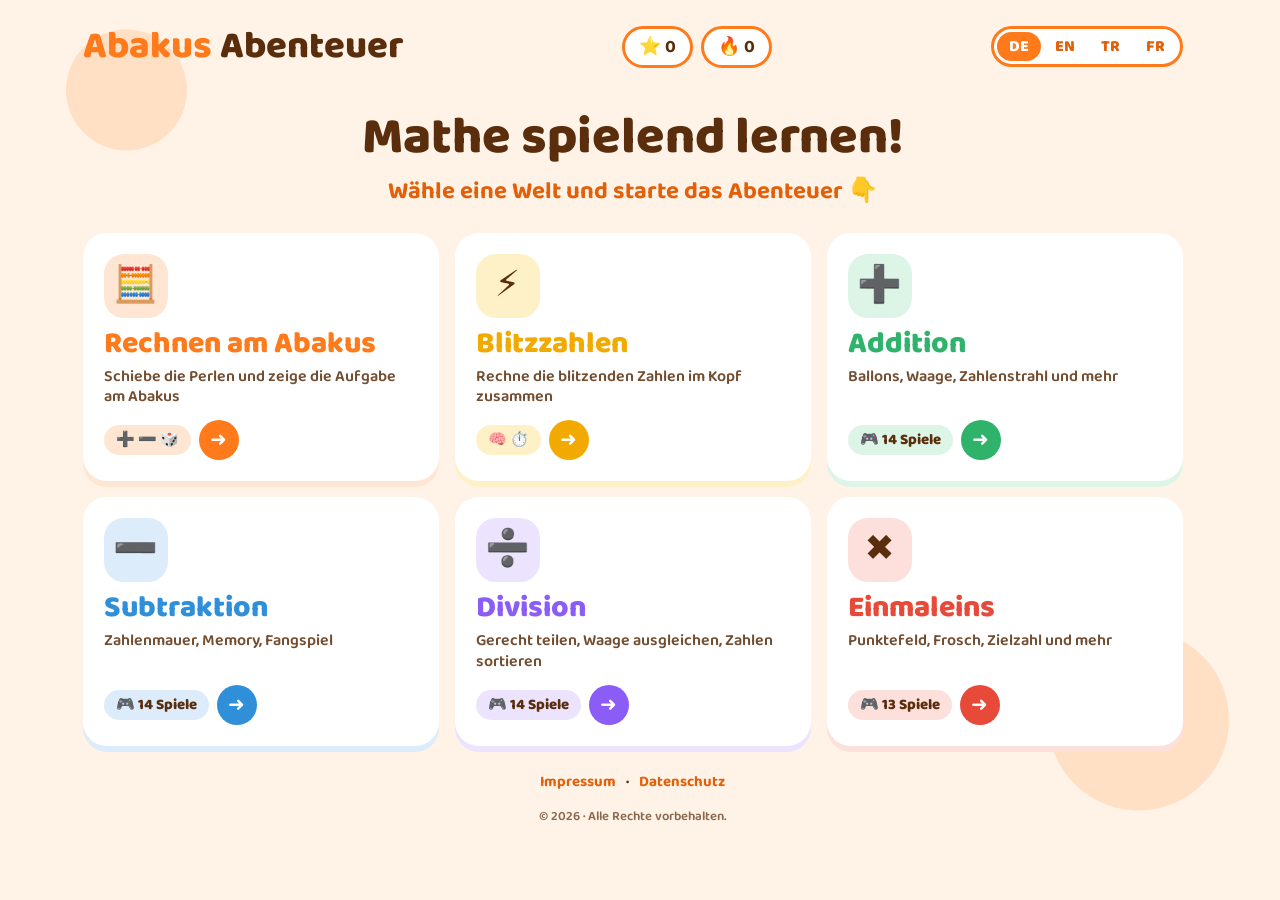
==== commit 9b1fba83: "Startseite mit Kategorien, Dividenden-Bereich, Gerecht teilen bei Division - Startseite: Karten für " ====
--- a/index.html
+++ b/index.html
@@ -23,10 +23,13 @@
 <link rel="preload" href="fonts/baloo2-latin.woff2" as="font" type="font/woff2" crossorigin>
 <link rel="stylesheet" href="style.css">
 </head>
-<body>
+<body class="at-home">
 <div class="app">
   <header>
-    <h1>Abaküs <span>Macerası</span></h1>
+    <div class="brand">
+      <button class="home-btn" id="homeBtn" type="button" aria-label="🏠">🏠</button>
+      <h1 id="logo">Abaküs <span>Macerası</span></h1>
+    </div>
     <div class="stats">
       <div class="pill">⭐ <span id="score">0</span></div>
       <div class="pill">🔥 <span id="streak">0</span></div>
@@ -45,6 +48,52 @@
       </div>
     </div>
   </header>
+
+  <!-- ============ GİRİŞ SAYFASI: her kategoriye geçiş ============ -->
+  <section class="home" id="home">
+    <div class="home-hero">
+      <h2>Matematiği oynayarak öğren!</h2>
+      <p>Bir dünya seç ve maceraya başla 👇</p>
+    </div>
+    <div class="home-grid">
+      <button class="hc" type="button" data-go="abacus" style="--c:#ff7a1a;--cb:#ffe6d2">
+        <span class="hc-ico">🧮</span>
+        <span class="hc-t">Abaküs ile Hesap</span>
+        <span class="hc-d">Boncukları kaydır, işlemi abaküste göster</span>
+        <span class="hc-f"><span class="hc-n">➕ ➖ 🎲</span><span class="hc-go">➜</span></span>
+      </button>
+      <button class="hc" type="button" data-go="flash" style="--c:#f2a900;--cb:#fff1c7">
+        <span class="hc-ico">⚡</span>
+        <span class="hc-t">Hızlı Sayılar</span>
+        <span class="hc-d">Hızla gelen sayıları aklında topla</span>
+        <span class="hc-f"><span class="hc-n">🧠 ⏱️</span><span class="hc-go">➜</span></span>
+      </button>
+      <button class="hc" type="button" data-go="add" style="--c:#2fb36b;--cb:#dcf5e7">
+        <span class="hc-ico">➕</span>
+        <span class="hc-t">Toplama</span>
+        <span class="hc-d">Balonlar, terazi, sayı doğrusu ve daha fazlası</span>
+        <span class="hc-f"><span class="hc-n" data-count="add"></span><span class="hc-go">➜</span></span>
+      </button>
+      <button class="hc" type="button" data-go="sub" style="--c:#2f8fd8;--cb:#dcecfa">
+        <span class="hc-ico">➖</span>
+        <span class="hc-t">Çıkarma</span>
+        <span class="hc-d">Sayı duvarı, hafıza kartları, yakalama oyunu</span>
+        <span class="hc-f"><span class="hc-n" data-count="sub"></span><span class="hc-go">➜</span></span>
+      </button>
+      <button class="hc" type="button" data-go="div" style="--c:#8b5cf6;--cb:#ece4fe">
+        <span class="hc-ico">➗</span>
+        <span class="hc-t">Bölme</span>
+        <span class="hc-d">Adil paylaş, teraziyi dengele, sayıları sırala</span>
+        <span class="hc-f"><span class="hc-n" data-count="div"></span><span class="hc-go">➜</span></span>
+      </button>
+      <button class="hc" type="button" data-go="mul" style="--c:#e84a3a;--cb:#fde0dc">
+        <span class="hc-ico">✖️</span>
+        <span class="hc-t">Çarpım Tablosu</span>
+        <span class="hc-d">Nokta tarlası, kurbağa, hedef sayı ve daha fazlası</span>
+        <span class="hc-f"><span class="hc-n" data-count="mul"></span><span class="hc-go">➜</span></span>
+      </button>
+    </div>
+  </section>
 
   <div class="tabs">
     <button data-tab="abacusView" class="active">🧮 Abaküs</button>
@@ -219,6 +268,12 @@
           <button data-dv="1,2,3,4,5,6,7,8,9,10">1'den 10'a kadar</button>
         </div>
       </div>
+      <div class="set" id="asDivMaxSet" hidden>
+        <div class="lbl">Bölünen sayılar</div>
+        <div class="modes">
+          <button data-dm="20">1–20</button><button data-dm="50">1–50</button><button data-dm="100" class="active">1–100</button>
+        </div>
+      </div>
       <div class="set" id="asRangeSet">
         <div class="lbl">Sayılar</div>
         <div class="modes" id="asRange">
@@ -248,6 +303,7 @@
           <button data-ag="wall">🧱 Sayı Duvarı</button>
           <button data-ag="scale">🏋️ Teraziyi Dengele</button>
           <button data-ag="line">📏 Sayı Doğrusu</button>
+          <button data-ag="share" hidden>🍬 Adil Paylaş</button>
         </div>
       </div>
       <div class="set" id="asSpeedSet" hidden>
--- a/style.css
+++ b/style.css
@@ -491,6 +491,47 @@
 .nl-mark.ok{background:var(--ok)} .nl-mark.ok::after{border-top-color:var(--ok)}
 .nl-mark.ghost{opacity:.4;transition:none}
 
+/* ---------- giriş sayfası ---------- */
+.brand{display:flex;align-items:center;gap:10px;min-width:0}
+.home-btn{flex:none;width:46px;height:46px;border-radius:14px;border:3px solid var(--or);background:var(--white);font-size:24px;line-height:1;cursor:pointer;
+  box-shadow:0 4px 0 var(--or-l);display:flex;align-items:center;justify-content:center}
+.home-btn:active{transform:translateY(3px);box-shadow:none}
+#logo{cursor:pointer}
+.home{display:none}
+body.at-home .home{display:flex;flex-direction:column;gap:18px}
+body.at-home .tabs, body.at-home .subbar, body.at-home .view{display:none !important}
+body.at-home .home-btn{display:none}
+body.at-home #logo{cursor:default}
+.home-hero{text-align:center;padding:18px 12px 4px}
+.home-hero h2{font-size:clamp(30px,6vw,52px);line-height:1.05;font-weight:800;color:var(--ink)}
+.home-hero p{font-size:clamp(18px,3vw,24px);font-weight:700;color:var(--or-d);margin-top:6px}
+.home-grid{display:grid;grid-template-columns:repeat(3,minmax(0,1fr));gap:16px}
+@media (max-width:900px){ .home-grid{grid-template-columns:repeat(2,minmax(0,1fr))} }
+@media (max-width:520px){ .home-grid{grid-template-columns:1fr;gap:12px} }
+.hc{font:inherit;text-align:left;cursor:pointer;display:flex;flex-direction:column;gap:6px;padding:18px;border-radius:24px;
+  background:var(--white);border:3px solid transparent;color:var(--ink);box-shadow:0 6px 0 var(--cb);
+  transition:transform .15s,box-shadow .15s,border-color .15s;animation:hcIn .4s both}
+.hc:nth-child(2){animation-delay:.05s} .hc:nth-child(3){animation-delay:.1s} .hc:nth-child(4){animation-delay:.15s}
+.hc:nth-child(5){animation-delay:.2s} .hc:nth-child(6){animation-delay:.25s}
+@keyframes hcIn{from{opacity:0;transform:translateY(14px)}}
+.hc:hover, .hc:focus-visible{transform:translateY(-4px);border-color:var(--c);box-shadow:0 10px 0 var(--cb);outline:none}
+.hc:active{transform:translateY(2px);box-shadow:0 2px 0 var(--cb)}
+.hc-ico{width:64px;height:64px;border-radius:20px;background:var(--cb);display:flex;align-items:center;justify-content:center;font-size:36px;margin-bottom:4px}
+.hc-t{font-size:clamp(24px,3vw,30px);font-weight:800;line-height:1.1;color:var(--c)}
+.hc-d{font-size:16px;font-weight:600;line-height:1.3;opacity:.85;flex:1}
+.hc-f{display:flex;align-items:center;justify-content:space-between;gap:8px;margin-top:6px}
+.hc-n{font-size:15px;font-weight:800;background:var(--cb);color:var(--ink);border-radius:999px;padding:3px 12px}
+.hc-go{width:40px;height:40px;border-radius:50%;background:var(--c);color:var(--white);display:flex;align-items:center;justify-content:center;
+  font-size:20px;font-weight:800;transition:transform .15s}
+.hc:hover .hc-go{transform:translateX(4px)}
+@media (max-width:520px){
+  /* telefonda kartlar yatay: simge solda, metin sağda */
+  .hc{display:grid;grid-template-columns:auto 1fr auto;grid-template-areas:"i t g" "i d g" "i n g";column-gap:14px;row-gap:2px;padding:14px}
+  .hc-ico{grid-area:i;align-self:center;width:58px;height:58px;font-size:32px;margin:0}
+  .hc-t{grid-area:t} .hc-d{grid-area:d;font-size:15px}
+  .hc-f{display:contents} .hc-n{grid-area:n;justify-self:start;margin-top:4px} .hc-go{grid-area:g;align-self:center}
+}
+
 /* ---------- Impressum / Datenschutz ---------- */
 .legal-links{display:flex;justify-content:center;gap:10px;flex-wrap:wrap;padding:8px 0 4px;font-weight:700;font-size:15px;color:var(--ink)}
 .legal-links a{color:var(--or-d);text-decoration:none}
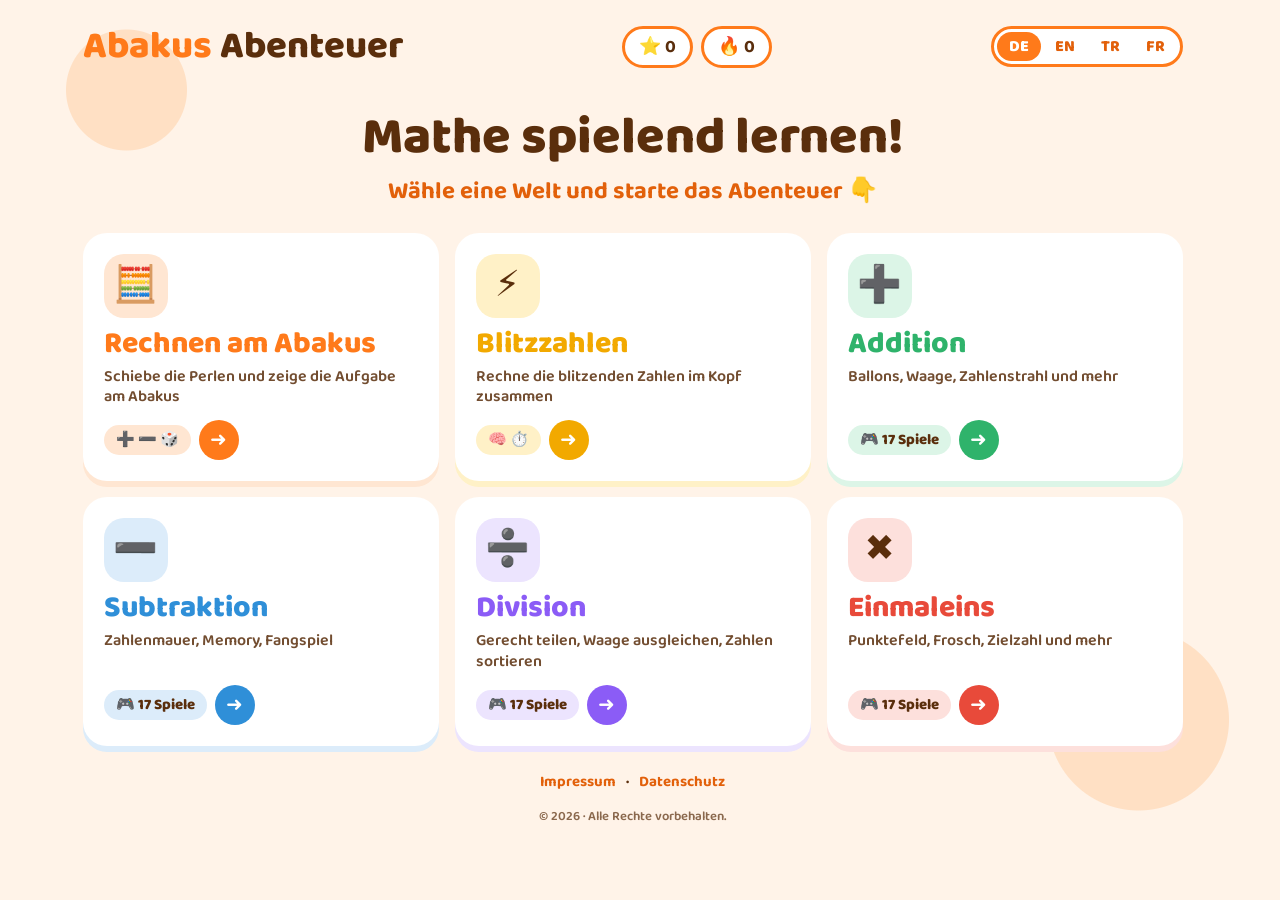
==== commit 50e089e3: "Gleiche 17 Spiele in Addition, Subtraktion, Division und Einmaleins - gemeinsame Spiele (Der Größe n" ====
--- a/index.html
+++ b/index.html
@@ -184,6 +184,10 @@
           <button data-g="cmp">⚖️ Hangisi Büyük?</button>
           <button data-g="target">🎯 Hedef Sayı</button>
           <button data-g="catch">🌧️ Katları Yakala</button>
+          <button data-g="sort">📶 Küçükten Büyüğe</button>
+          <button data-g="wall">🧱 Sayı Duvarı</button>
+          <button data-g="scale">🏋️ Teraziyi Dengele</button>
+          <button data-g="line">📏 Sayı Doğrusu</button>
           <button data-g="share">🍬 Adil Paylaş</button>
           <button data-g="house">🏠 Hangi Tabloda?</button>
           <button data-g="dots">🟠 Nokta Tarlası</button>
@@ -303,7 +307,11 @@
           <button data-ag="wall">🧱 Sayı Duvarı</button>
           <button data-ag="scale">🏋️ Teraziyi Dengele</button>
           <button data-ag="line">📏 Sayı Doğrusu</button>
+          <button data-ag="candy">🍬 Şeker Kutusu</button>
           <button data-ag="share" hidden>🍬 Adil Paylaş</button>
+          <button data-ag="house">🏠 Sayı Evi</button>
+          <button data-ag="houseDiv" hidden>🏠 Hangi Sayıya Bölünür?</button>
+          <button data-ag="dots">🟠 Nokta Tarlası</button>
         </div>
       </div>
       <div class="set" id="asSpeedSet" hidden>
--- a/style.css
+++ b/style.css
@@ -491,6 +491,22 @@
 .nl-mark.ok{background:var(--ok)} .nl-mark.ok::after{border-top-color:var(--ok)}
 .nl-mark.ghost{opacity:.4;transition:none}
 
+/* her sekmede aynı oyunlar */
+.dot.base{background:var(--or-l);border-color:var(--or)}
+.dot.gone{background:var(--or-xl);border-style:dashed;opacity:.55}
+.pic .candies{max-width:260px}
+/* 🏠 Sayı Evi */
+.nhouse{display:flex;flex-direction:column;align-items:center;width:min(100%,300px)}
+.nhouse .roof{width:100%;aspect-ratio:3/1;background:var(--or);clip-path:polygon(50% 0,100% 100%,0 100%);display:flex;align-items:flex-end;justify-content:center;
+  padding-bottom:6px;color:var(--white);font-size:clamp(28px,5vw,40px);font-weight:800}
+.nhouse .floor{width:88%;display:grid;grid-template-columns:1fr 1fr;border:3px solid var(--or);border-top:none;background:var(--white)}
+.nhouse .floor:first-of-type{border-top:3px solid var(--or)}
+.nhouse .floor > span{display:flex;align-items:center;justify-content:center;font-size:clamp(24px,4.5vw,34px);font-weight:800;padding:4px}
+.nhouse .floor > span:first-child{border-right:3px solid var(--or)}
+.nhouse .floor .qbox{border:none;border-radius:0;min-width:0;padding:4px}
+.nhouse .floor.cur{background:#fff1a8}
+.nhouse .floor.done .qbox{background:#e3f7ec;color:var(--ok)}
+
 /* ---------- giriş sayfası ---------- */
 .brand{display:flex;align-items:center;gap:10px;min-width:0}
 .home-btn{flex:none;width:46px;height:46px;border-radius:14px;border:3px solid var(--or);background:var(--white);font-size:24px;line-height:1;cursor:pointer;
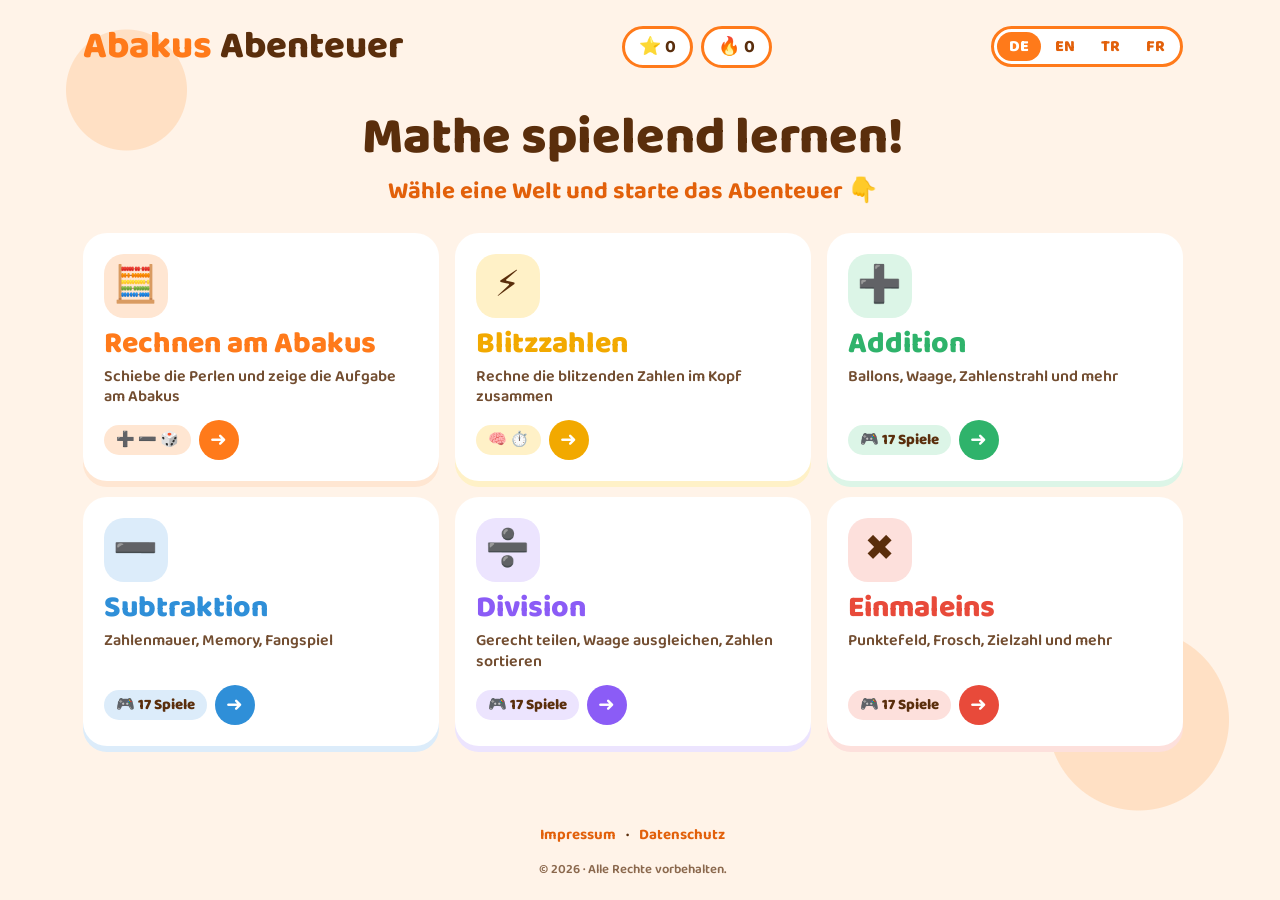
==== commit 313addf9: "Blitzzahlen: neue Stufe "Sehr langsam" (3,5 Sekunden pro Zahl) Co-Authored-By: Claude Opus 5.5 <nore" ====
--- a/index.html
+++ b/index.html
@@ -119,7 +119,7 @@
       <div class="set">
         <div class="lbl">Hız</div>
         <div class="modes" data-set="speed">
-          <button data-v="2200">🐢 Yavaş</button><button data-v="1500" class="active">🐇 Orta</button><button data-v="900">🚀 Hızlı</button>
+          <button data-v="3500">🐌 Çok Yavaş</button><button data-v="2200">🐢 Yavaş</button><button data-v="1500" class="active">🐇 Orta</button><button data-v="900">🚀 Hızlı</button>
         </div>
       </div>
       <div class="set">
--- a/style.css
+++ b/style.css
@@ -18,7 +18,7 @@
   background:var(--or-xl);
   background-image:radial-gradient(circle at 10% 10%,#ffe0c4 0 60px,transparent 61px),
                    radial-gradient(circle at 90% 80%,#ffe0c4 0 90px,transparent 91px);
-  min-height:100vh; padding:16px; display:flex; justify-content:center;
+  min-height:100vh; min-height:100dvh; padding:16px; display:flex; justify-content:center;
 }
 .app{width:100%;max-width:1100px;display:flex;flex-direction:column;gap:16px}
 
@@ -549,6 +549,8 @@
 }
 
 /* ---------- Impressum / Datenschutz ---------- */
+/* footer her zaman en altta: içerik kısa olsa da sayfanın dibine iner */
+.app > .legal-links{margin-top:auto}
 .legal-links{display:flex;justify-content:center;gap:10px;flex-wrap:wrap;padding:8px 0 4px;font-weight:700;font-size:15px;color:var(--ink)}
 .legal-links a{color:var(--or-d);text-decoration:none}
 .legal-links a:hover{text-decoration:underline}
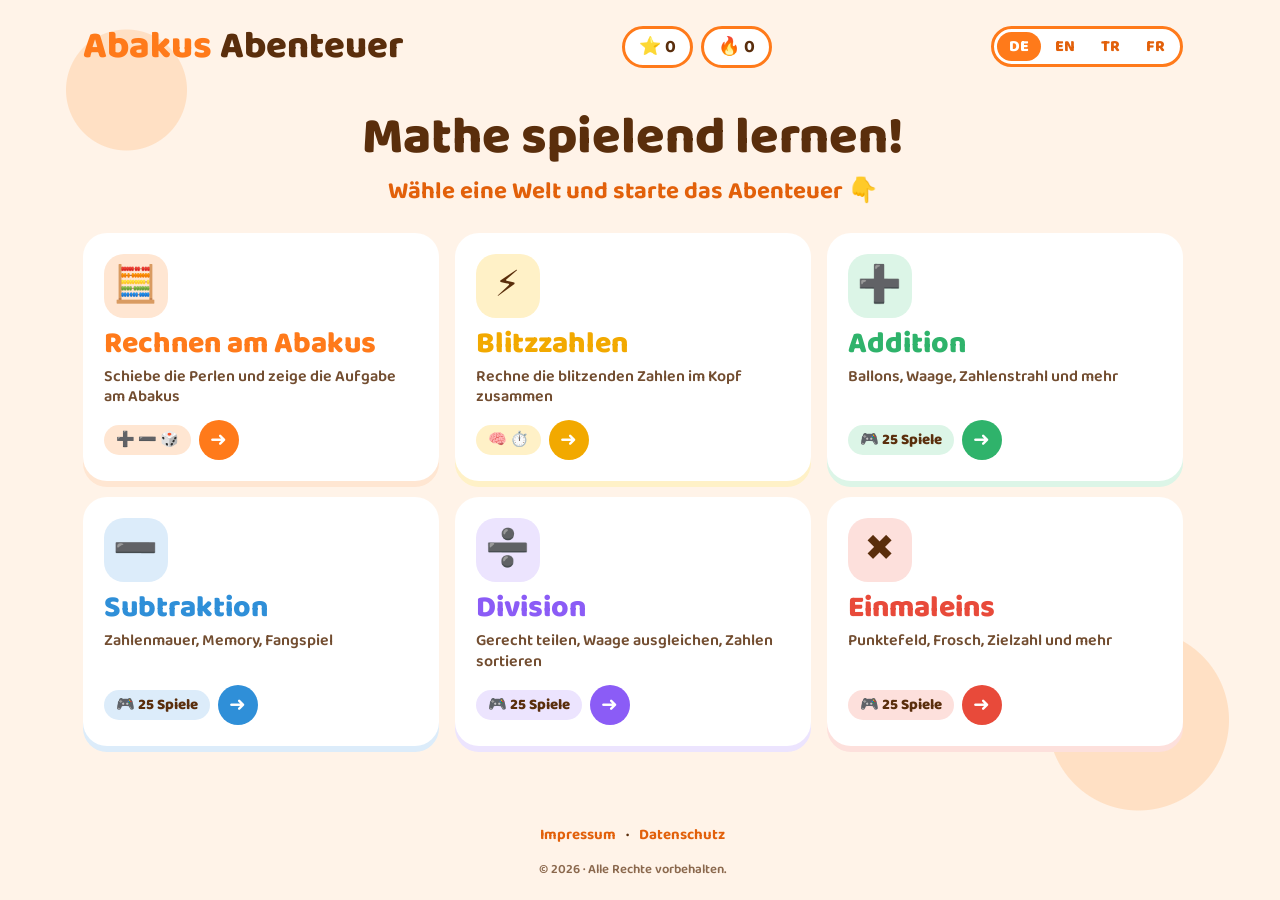
==== commit 07ff15f4: "8 neue Spiele in Addition, Subtraktion, Division und Einmaleins - 🔗 Paare verbinden, ⌨️ Selbst einti" ====
--- a/index.html
+++ b/index.html
@@ -191,6 +191,14 @@
           <button data-g="share">🍬 Adil Paylaş</button>
           <button data-g="house">🏠 Hangi Tabloda?</button>
           <button data-g="dots">🟠 Nokta Tarlası</button>
+          <button data-g="pairs">🔗 Eşleştir</button>
+          <button data-g="type">⌨️ Kendin Yaz</button>
+          <button data-g="odd">🔎 Hangisi Farklı?</button>
+          <button data-g="chain">🐛 İşlem Zinciri</button>
+          <button data-g="sign">🟰 İşareti Bul</button>
+          <button data-g="find">✅ Hepsini Bul</button>
+          <button data-g="tri">🔺 Hesap Üçgeni</button>
+          <button data-g="fish">🐟 Balık Tut</button>
         </div>
       </div>
       <div class="set" id="catchSpeedSet" hidden>
@@ -312,6 +320,14 @@
           <button data-ag="house">🏠 Sayı Evi</button>
           <button data-ag="houseDiv" hidden>🏠 Hangi Sayıya Bölünür?</button>
           <button data-ag="dots">🟠 Nokta Tarlası</button>
+          <button data-ag="pairs">🔗 Eşleştir</button>
+          <button data-ag="type">⌨️ Kendin Yaz</button>
+          <button data-ag="odd">🔎 Hangisi Farklı?</button>
+          <button data-ag="chain">🐛 İşlem Zinciri</button>
+          <button data-ag="sign">🟰 İşareti Bul</button>
+          <button data-ag="find">✅ Hepsini Bul</button>
+          <button data-ag="tri">🔺 Hesap Üçgeni</button>
+          <button data-ag="fish">🐟 Balık Tut</button>
         </div>
       </div>
       <div class="set" id="asSpeedSet" hidden>
--- a/style.css
+++ b/style.css
@@ -447,6 +447,81 @@
 .kids{font-size:clamp(30px,5vw,44px);letter-spacing:2px;text-align:center}
 /* 📶 Küçükten Büyüğe */
 .sortg button small{font-size:.6em;opacity:.85;margin-right:2px}
+
+/* 🔗 Eşleştir */
+.pairs{display:grid;grid-template-columns:1fr 1fr;gap:clamp(14px,5vw,48px);width:100%;max-width:560px;margin:6px auto 0}
+.pcol{display:flex;flex-direction:column;gap:10px}
+.pcol button{font:inherit;font-weight:800;font-size:clamp(22px,3.6vw,32px);padding:6px 8px;border-radius:16px;cursor:pointer;
+  border:4px solid var(--or);background:var(--white);color:var(--or-d);box-shadow:0 5px 0 var(--or-l);transition:transform .15s}
+.pcol button.sel{background:var(--or);color:var(--white);transform:scale(1.05)}
+.pcol button.no{animation:shake .45s;border-color:var(--bad);color:var(--bad)}
+.pcol button.yes{color:var(--white);border-color:transparent;box-shadow:none;cursor:default;animation:pop .5s;background:var(--ok)}
+.pcol button.yes[data-p="2"]{background:#2f8fd8}
+.pcol button.yes[data-p="3"]{background:#8b5cf6}
+.pcol button.yes[data-p="4"]{background:#f2a900}
+
+/* ⌨️ Kendin Yaz */
+.tval{display:inline-block;min-width:1.4em;color:var(--or-d);border-bottom:6px dashed var(--or-l)}
+.tval.ok{color:var(--ok);border-color:var(--ok)}
+.tpad{display:grid;grid-template-columns:repeat(3,1fr);gap:10px;width:100%;max-width:380px;margin:14px auto 0}
+.tpad button{font:inherit;font-weight:800;font-size:clamp(26px,4.5vw,36px);padding:6px;border-radius:16px;cursor:pointer;
+  border:4px solid var(--or);background:var(--white);color:var(--or-d);box-shadow:0 5px 0 var(--or-l)}
+.tpad button:active{transform:translateY(3px);box-shadow:0 2px 0 var(--or-l)}
+.tpad button.go{background:var(--ok);border-color:var(--ok);color:var(--white);box-shadow:0 5px 0 #1f8a50}
+
+/* 🔎 Hangisi Farklı? */
+.tgrid2.oddg{grid-template-columns:repeat(2,minmax(0,1fr));max-width:560px;margin:0 auto}
+.oddg button{font-size:clamp(20px,3.2vw,30px);padding:12px 8px}
+
+/* 🐛 İşlem Zinciri */
+.chain{display:flex;flex-wrap:wrap;align-items:center;justify-content:center;gap:8px 6px;margin:10px 0 4px}
+.ch-n{font-weight:800;font-size:clamp(24px,4.5vw,38px);min-width:2.1em;height:2.1em;padding:0 .3em;border-radius:999px;
+  display:flex;align-items:center;justify-content:center;background:var(--white);border:4px solid var(--or-l);color:var(--or-d)}
+.ch-n.start{background:var(--or);border-color:var(--or);color:var(--white)}
+.ch-n.cur{border-color:var(--or);border-style:dashed;animation:pop .5s}
+.ch-n.done{background:var(--ok);border-color:var(--ok);color:var(--white);animation:pop .5s}
+.ch-op{font-weight:800;font-size:clamp(16px,2.6vw,22px);color:var(--ink);background:var(--or-xl);border-radius:999px;padding:0 10px;position:relative}
+.ch-op::after{content:"➜";margin-left:4px;color:var(--or)}
+
+/* 🟰 İşareti Bul */
+.sq{display:inline-flex;align-items:center;justify-content:center;min-width:1.1em;color:var(--or-d);border:6px dashed var(--or-l);border-radius:18px;line-height:1.1}
+.sq.ok{color:var(--white);background:var(--ok);border:6px solid var(--ok);animation:pop .5s}
+.gopts.signs{grid-template-columns:repeat(4,minmax(0,1fr))}
+.gopts.signs button{font-size:clamp(34px,6vw,56px);padding:4px}
+
+/* ✅ Hepsini Bul */
+.tgrid2.findg{grid-template-columns:repeat(3,minmax(0,1fr));max-width:620px;margin:0 auto}
+.findg button{font-size:clamp(18px,3vw,28px);padding:12px 4px}
+
+/* 🔺 Hesap Üçgeni */
+.tri{position:relative;width:min(100%,420px);aspect-ratio:10/9;margin:4px auto 34px}
+.tri svg{position:absolute;inset:0;width:100%;height:100%}
+.tri polygon{fill:var(--or-xl);stroke:var(--or);stroke-width:1.6;stroke-linejoin:round}
+.tri polyline{fill:none;stroke:var(--or-l);stroke-width:1.2;stroke-linejoin:round}
+.tri > div{position:absolute;transform:translate(-50%,-50%);font-weight:800;font-size:clamp(20px,4.5vw,34px);
+  min-width:2em;height:1.8em;padding:0 .25em;display:flex;align-items:center;justify-content:center;border-radius:999px}
+.tri-in{background:var(--or);color:var(--white)}
+.tri-out{background:var(--white);color:var(--or-d);border:4px solid var(--or);border-radius:14px !important}
+.tri .t0{left:50%;top:30%}.tri .t1{left:30%;top:72%}.tri .t2{left:70%;top:72%}
+.tri .s0{left:15%;top:40%}.tri .s1{left:85%;top:40%}.tri .s2{left:50%;top:106%}
+.tri .q{background:var(--white);color:var(--or-d);border:4px dashed var(--or)}
+.tri .q.ok{background:var(--ok);border:4px solid var(--ok);color:var(--white);animation:pop .5s}
+
+/* 🐟 Balık Tut */
+.pond{position:relative;width:100%;height:clamp(230px,38vw,300px);margin-top:10px;border-radius:24px;overflow:hidden;
+  background:linear-gradient(#bfe6ff,#6ec3f2);box-shadow:inset 0 6px 0 rgba(255,255,255,.5)}
+.fish{position:absolute;left:0;display:flex;align-items:center;gap:2px;border:0;background:none;cursor:pointer;padding:4px;
+  font:inherit;animation:swim linear infinite}
+.fish .fe{font-size:clamp(38px,6vw,54px);animation:face linear infinite;display:inline-block}
+.fish b{font-size:clamp(20px,3.6vw,30px);font-weight:800;color:var(--ink);background:var(--white);border-radius:999px;padding:0 10px;
+  box-shadow:0 3px 0 rgba(0,0,0,.12)}
+.fish.no b{background:var(--bad);color:var(--white)}
+.fish.no{animation-play-state:paused}
+.fish.yes b{background:var(--ok);color:var(--white);animation:pop .5s}
+.pond.done .fish, .pond.done .fe{animation-play-state:paused}
+@keyframes swim{0%,100%{left:0}50%{left:calc(100% - 130px)}}
+@keyframes face{0%,49.9%{transform:scaleX(-1)}50%,100%{transform:none}}
+@media (prefers-reduced-motion:reduce){ .fish, .fish .fe{animation-duration:40s !important} }
 /* 🧱 Sayı Duvarı */
 .wall{display:flex;flex-direction:column;align-items:center;gap:6px}
 .wall-row{display:flex;gap:6px}
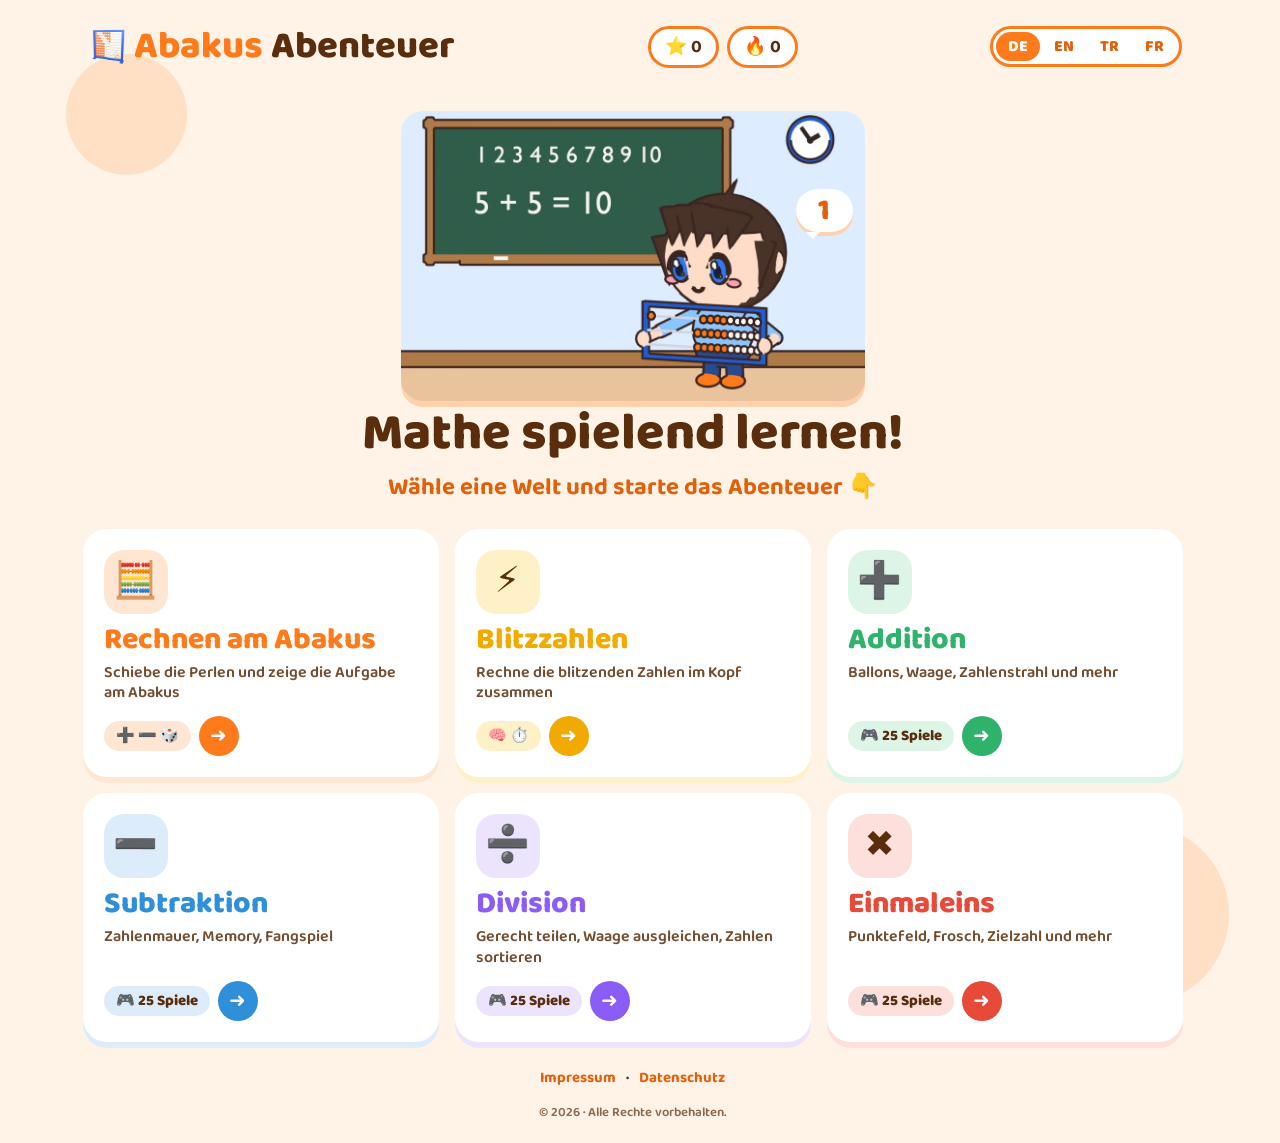
==== commit 10448b2d: "3D-Grafiken aus Blender für Startseite und Spiele - Startseite: Anime-Kind zählt im Klassenzimmer am" ====
--- a/index.html
+++ b/index.html
@@ -28,6 +28,13 @@
   <header>
     <div class="brand">
       <button class="home-btn" id="homeBtn" type="button" aria-label="🏠">🏠</button>
+      <!-- logo: Blender'da yapılan 3D abaküs (model-viewer yerel dosyadan, sayfa yüklendikten sonra gelir; o zamana kadar poster) -->
+      <div class="logo-3d" id="logo3d" aria-hidden="true">
+        <model-viewer id="abacus3d" src="3d/abakus.glb" alt="" disable-zoom disable-pan disable-tap interaction-prompt="none"
+          camera-orbit="18deg 82deg auto" field-of-view="24deg" environment-image="neutral" tone-mapping="neutral" exposure="1.05">
+          <img slot="poster" src="3d/abakus-poster.webp" alt="" width="560" height="498" decoding="async">
+        </model-viewer>
+      </div>
       <h1 id="logo">Abaküs <span>Macerası</span></h1>
     </div>
     <div class="stats">
@@ -52,6 +59,14 @@
   <!-- ============ GİRİŞ SAYFASI: her kategoriye geçiş ============ -->
   <section class="home" id="home">
     <div class="home-hero">
+      <div class="hero-art">
+      <!-- Blender'da yapılan anime çocuk: boncukları tek tek sayar (boncuklar script.js'te eklenir) -->
+      <div class="kid" id="kid" role="group" aria-label="">
+        <img class="kid-img on" data-pose="open" src="3d/kid-open.webp" alt="" width="540" height="720" decoding="async">
+        <img class="kid-img" data-pose="talk" src="3d/kid-talk.webp" alt="" width="540" height="720" decoding="async">
+        <img class="kid-img" data-pose="blink" src="3d/kid-blink.webp" alt="" width="540" height="720" decoding="async">
+        <span class="kid-count" id="kidCount" aria-hidden="true"></span>      </div>
+      </div>
       <h2>Matematiği oynayarak öğren!</h2>
       <p>Bir dünya seç ve maceraya başla 👇</p>
     </div>
@@ -219,7 +234,7 @@
     <div class="side-main">
       <div class="track" id="track">
         <div class="line"></div><div class="fill" id="fill"></div>
-        <div class="rocket" id="rocket">🚀</div><div class="moon">🌙</div>
+        <div class="rocket" id="rocket" aria-hidden="true"></div><div class="moon" aria-hidden="true"></div>
         <div class="timer" id="timer" hidden>60</div>
         <div class="count" id="count" hidden></div>
       </div>
@@ -344,7 +359,7 @@
     <div class="side-main">
       <div class="track" id="asTrack">
         <div class="line"></div><div class="fill" id="asFill"></div>
-        <div class="rocket" id="asRocket">🚀</div><div class="moon">🌙</div>
+        <div class="rocket" id="asRocket" aria-hidden="true"></div><div class="moon" aria-hidden="true"></div>
         <div class="timer" id="asTimer" hidden>60</div>
         <div class="count" id="asCount" hidden></div>
       </div>
--- a/style.css
+++ b/style.css
@@ -46,22 +46,29 @@
 .msg.ok{color:var(--ok)} .msg.bad{color:var(--bad)}
 
 /* Abacus */
+/* 3D görünüm: kabartmalı turuncu çerçeve, içe gömük panel, silindir çubuklar, Blender'da render edilen boncuklar */
 .abacus{
-  background:linear-gradient(#ff8f3a,#e8660f);border-radius:26px;padding:14px;
-  box-shadow:0 8px 0 #c2530a; display:flex;flex-direction:column;gap:8px;
-}
-.frame{background:var(--white);border-radius:16px;display:flex;justify-content:space-around;padding:10px 6px;position:relative}
+  background:linear-gradient(#ff9a4d,#f07015 55%,#e2600a);border-radius:26px;padding:14px;
+  box-shadow:inset 0 3px 0 rgba(255,255,255,.35), inset 0 -4px 0 rgba(0,0,0,.12), 0 8px 0 #c2530a, 0 16px 26px rgba(194,83,10,.22);
+  display:flex;flex-direction:column;gap:8px;
+}
+.frame{background:linear-gradient(#fffdf9,#fff6ec);border-radius:16px;display:flex;justify-content:space-around;padding:10px 6px;position:relative;
+  box-shadow:inset 0 6px 14px rgba(90,46,12,.16), inset 0 -2px 0 rgba(255,255,255,.9)}
 .rod{position:relative;width:min(110px,28vw);height:330px}
-.rod::before{content:"";position:absolute;left:50%;top:0;bottom:0;width:8px;margin-left:-4px;background:#c9a27e;border-radius:4px}
+/* ahşap çubuk: yuvarlak görünsün diye yandan ışık alan gradyan */
+.rod::before{content:"";position:absolute;left:50%;top:0;bottom:0;width:10px;margin-left:-5px;border-radius:5px;
+  background:linear-gradient(90deg,#8a6546,#e8cba8 38%,#c79d74 62%,#7a583b);box-shadow:0 0 6px rgba(90,46,12,.18)}
+/* boncuk: tıklama kutusu aynı (86×28), görsel ::before ile; 3D boncuk biraz taşar */
 .bead{
   position:absolute;left:50%;width:min(86px,24vw);height:28px;margin-left:calc(min(86px,24vw) / -2);
-  border-radius:14px;cursor:pointer;border:3px solid var(--or-d);
-  transition:top .28s cubic-bezier(.5,1.6,.5,1);
-  box-shadow:inset 0 -5px 0 rgba(0,0,0,.12), inset 0 5px 0 rgba(255,255,255,.45);
-}
-.bead.o{background:var(--or)}
-.bead.w{background:var(--white)}
+  cursor:pointer;transition:top .28s cubic-bezier(.5,1.6,.5,1);
+}
+.bead::before{content:"";position:absolute;left:-3%;right:-3%;top:50%;height:calc(min(86px,24vw) * 1.06 / 2.55);transform:translateY(-50%);
+  background:url(3d/bead-blue.webp) center/100% 100% no-repeat;filter:drop-shadow(0 2px 1px rgba(90,46,12,.28))}
+/* ilk 5 boncuk (.o) mavi, sonraki 5 (.w) turuncu – 5'li gruplar net ayrılsın */
+.bead.w::before{background-image:url(3d/bead-orange.webp)}
 .bead:hover{filter:brightness(1.07)}
+.bead:active::before{transform:translateY(-50%) scale(.96)}
 .labels{display:flex;justify-content:space-around;color:var(--white);font-weight:800;text-align:center}
 .labels div{width:min(110px,28vw)}
 .labels .v{font-size:34px;line-height:1}
@@ -76,7 +83,8 @@
 }
 .actions button.main{background:var(--or);color:var(--white);box-shadow:0 5px 0 #c2530a}
 .actions button:active{transform:translateY(4px);box-shadow:none}
-@media (max-width:560px){ .actions{grid-template-columns:repeat(2,1fr)} .rod{height:300px} }
+/* telefonda da boncukların kayacak yeri olsun: 10 × (28+2) = 300px → en az 1 boncukluk boşluk */
+@media (max-width:560px){ .actions{grid-template-columns:repeat(2,1fr)} .rod{height:336px} }
 
 .shake{animation:shake .45s}
 @keyframes shake{20%,60%{transform:translateX(-10px)}40%,80%{transform:translateX(10px)}}
@@ -156,20 +164,27 @@
   display:flex;align-items:center;padding:0 56px 0 12px}
 .track .line{flex:1;height:10px;border-radius:5px;background:var(--or-xl)}
 .track .fill{position:absolute;left:12px;width:0;height:10px;border-radius:5px;background:var(--or);transition:width .5s}
-.rocket{position:absolute;left:12px;font-size:40px;transition:left .5s cubic-bezier(.4,1.6,.5,1);transform:translateX(-30%) rotate(45deg)}
-.moon{position:absolute;right:10px;font-size:38px}
+/* 3D roket ve ay (Blender, 3d/rocket.webp · 3d/moon.webp); roket her doğru cevapta aya ilerler (script: moveRocket/asMove) */
+.rocket{position:absolute;z-index:1;left:12px;top:50%;width:60px;aspect-ratio:448/240;margin-top:-16px;transform:translateX(-18%);   /* hedefte ayın önünde: "aya vardı" */
+  background:url(3d/rocket.webp) center/contain no-repeat;transition:left .5s cubic-bezier(.4,1.6,.5,1);animation:rocketBob 1.8s ease-in-out infinite}
+@keyframes rocketBob{50%{translate:0 -3px}}
+.moon{position:absolute;right:8px;top:50%;width:44px;height:44px;margin-top:-22px;background:url(3d/moon.webp) center/contain no-repeat}
+@media (prefers-reduced-motion:reduce){ .rocket{animation:none} }
 .timer{position:absolute;top:-14px;right:60px;background:var(--or);color:var(--white);font-weight:800;border-radius:999px;padding:0 12px;font-size:18px}
 
 .mq{text-align:center;font-size:clamp(64px,14vw,130px);font-weight:800;line-height:1.05}
 .mq .op{color:var(--or)}
 .balloons{display:grid;grid-template-columns:repeat(4,1fr);gap:14px;padding:10px 0 30px;min-height:190px}
 @media (max-width:560px){ .balloons{grid-template-columns:repeat(2,1fr)} }
-.balloon{position:relative;justify-self:center;width:min(130px,38vw);aspect-ratio:.85;border:none;cursor:pointer;
-  border-radius:50% 50% 48% 48% / 55% 55% 45% 45%;font:inherit;font-weight:800;font-size:clamp(34px,6vw,48px);color:var(--white);
-  background:radial-gradient(circle at 30% 28%,rgba(255,255,255,.55) 0 12%,transparent 13%),var(--c,var(--or));
-  box-shadow:inset -8px -10px 0 rgba(0,0,0,.12);animation:float 2.6s ease-in-out infinite;transition:transform .15s}
-.balloon::after{content:"";position:absolute;left:50%;bottom:-26px;width:2px;height:22px;background:#c9a27e}
-.balloon.w{--c:#ffffff;color:var(--or-d);box-shadow:inset -8px -10px 0 rgba(255,122,26,.15),0 0 0 3px var(--or)}
+/* 3D balonlar (Blender, 3d/balloon-*.webp): 4 renk – turuncu, beyaz, mavi, açık mavi (mavi tonlar terazi ağırlıklarıyla aynı) */
+.balloon{position:relative;justify-self:center;width:min(130px,38vw);aspect-ratio:.85;border:none;cursor:pointer;padding:0 0 9%;
+  font:inherit;font-weight:800;font-size:clamp(34px,6vw,48px);color:var(--white);text-shadow:0 2px 3px rgba(0,0,0,.3);
+  background:url(3d/balloon-orange.webp) center/contain no-repeat;
+  filter:drop-shadow(0 6px 5px rgba(90,46,12,.18));animation:float 2.6s ease-in-out infinite;transition:transform .15s}
+.balloon::after{content:"";position:absolute;left:50%;bottom:-24px;width:2px;height:28px;margin-left:-1px;background:#b89272;z-index:-1}
+.balloon.b1{background-image:url(3d/balloon-white.webp);color:var(--or-d);text-shadow:none}
+.balloon.b2{background-image:url(3d/balloon-blue.webp)}
+.balloon.b3{background-image:url(3d/balloon-sky.webp);color:#10306e;text-shadow:0 1px 0 rgba(255,255,255,.5)}   /* açık maviye lacivert yazı: okunaklı */
 .balloon:hover{transform:scale(1.06)}
 .balloon.pop{animation:popB .35s forwards}
 .balloon.no{opacity:.35;animation:shake .45s;pointer-events:none}
@@ -220,32 +235,52 @@
 .lp.miss{border-style:dashed;background:var(--or-xl);color:var(--or)}
 .lp.miss.ask{animation:pop .8s infinite;border-color:var(--or-d)}
 .lp.past{background:var(--or);color:var(--white)}
-.lp .frog{position:absolute;top:-36px;font-size:36px;animation:hop .4s}
+/* kurbağa: Blender'da render edilen 3 poz; zıplarken çömel → havada → in → otur */
+.lp .frog{position:absolute;top:-46px;left:50%;width:56px;height:56px;margin-left:-28px;pointer-events:none;
+  background:url(3d/frog-sit.webp) center/contain no-repeat;animation:hop .4s,frogPose .4s step-end}   /* step-end: pozlar karışmadan değişir */
 @keyframes hop{0%{transform:translate(-40px,0)}50%{transform:translate(-20px,-26px)}100%{transform:none}}
+@keyframes frogPose{
+  0%{background-image:url(3d/frog-crouch.webp)}
+  15%{background-image:url(3d/frog-jump.webp)}
+  80%{background-image:url(3d/frog-crouch.webp)}
+  100%{background-image:url(3d/frog-sit.webp)}}
 
 .qbox{display:inline-block;min-width:1.2em;border:5px dashed var(--or);border-radius:18px;background:var(--or-xl);color:var(--or);padding:0 .12em}
 .tfq.cmp{display:flex;align-items:center;gap:.3em;font-size:clamp(46px,9vw,96px)}
 .gopts.three{grid-template-columns:repeat(3,1fr)}
 .gopts.three button{font-size:clamp(40px,7vw,64px);padding:4px}
 
-.target{font-size:clamp(70px,12vw,120px);font-weight:800;color:var(--white);background:var(--or);border-radius:50%;
-  width:1.7em;aspect-ratio:1;display:flex;align-items:center;justify-content:center;line-height:1;
-  box-shadow:0 0 0 10px var(--white),0 0 0 16px var(--or),0 0 0 26px var(--white),0 0 0 32px var(--or-l);margin:30px 0 26px}
-.tgrid2{display:grid;grid-template-columns:repeat(4,1fr);gap:10px;width:100%}
+/* 🎯 3D hedef tahtası (Blender, 3d/target.webp): mavi/beyaz/açık mavi halkalar, turuncu merkez, saplanmış dart.
+   Sayı turuncu merkezde; boyut kartın genişliğine bağlı (--tw), yazı tahtayla birlikte ölçeklenir */
+.target{--tw:clamp(180px,46cqw,270px);width:var(--tw);aspect-ratio:1;margin:6px 0 10px;
+  display:flex;align-items:center;justify-content:center;padding-left:1.6%;line-height:1;
+  font-size:calc(var(--tw) * .225);font-weight:800;color:var(--white);text-shadow:0 2px 4px rgba(122,40,0,.5);
+  background:url(3d/target.webp) center/contain no-repeat}
+.target.long{font-size:calc(var(--tw) * .17)}   /* 3 basamak (100): turuncu merkeze (%38) sığsın */
+.tgrid2{display:grid;grid-template-columns:repeat(4,1fr);gap:12px;width:100%}
 @media (max-width:560px){ .tgrid2{grid-template-columns:repeat(2,1fr)} }
-.tgrid2 button{font:inherit;font-weight:800;font-size:clamp(24px,3.6vw,34px);padding:8px;border-radius:16px;cursor:pointer;
-  border:4px solid var(--or);background:var(--white);color:var(--or-d);box-shadow:0 5px 0 var(--or-l)}
-.tgrid2 button.no{animation:shake .45s;border-color:var(--bad);color:var(--bad)}
-.tgrid2 button.yes{background:var(--ok);border-color:var(--ok);color:var(--white);animation:pop .5s}
+/* işlem kartları: oyuncak blok (kabarık yüz + kalın alt kenar), basınca çöker */
+.tgrid2 button{font:inherit;font-weight:800;font-size:clamp(24px,3.6vw,34px);padding:10px 8px;border-radius:18px;cursor:pointer;
+  border:3px solid var(--or);color:var(--or-d);background:linear-gradient(#ffffff,#fff1e2);
+  box-shadow:inset 0 3px 0 #fff,inset 0 -5px 0 rgba(255,122,26,.16),0 6px 0 var(--or-d),0 11px 14px rgba(194,83,10,.18);
+  transition:transform .12s,box-shadow .12s}
+.tgrid2 button:active{transform:translateY(5px);box-shadow:inset 0 3px 0 #fff,inset 0 -5px 0 rgba(255,122,26,.16),0 1px 0 var(--or-d)}
+.tgrid2 button.no{animation:shake .45s;border-color:var(--bad);color:var(--bad);box-shadow:inset 0 3px 0 #fff,0 6px 0 #b8332a}
+.tgrid2 button.yes{border-color:#1f8a50;color:var(--white);text-shadow:0 2px 2px rgba(0,60,20,.35);animation:pop .5s;
+  background:linear-gradient(#4fd48a,#2fb36b);box-shadow:inset 0 3px 0 rgba(255,255,255,.4),0 6px 0 #1f8a50,0 11px 14px rgba(31,138,80,.25)}
 
 .rain{position:relative;width:100%;height:clamp(340px,50vh,480px);overflow:hidden;border-radius:20px;
   background:linear-gradient(var(--or-xl),#fff);border:4px solid var(--or-l)}
-.drop{position:absolute;top:-80px;width:74px;height:74px;border-radius:50%;border:none;cursor:pointer;
-  font:inherit;font-weight:800;font-size:30px;color:var(--white);background:var(--or);box-shadow:inset -6px -8px 0 rgba(0,0,0,.12);
+/* 3D toplar (Blender, 3d/ball-*.webp) – balonlarla aynı 4 renk: turuncu, beyaz, mavi, açık mavi; yanlışta kırmızı */
+.drop{position:absolute;top:-80px;width:74px;height:74px;border:none;cursor:pointer;padding:0;
+  font:inherit;font-weight:800;font-size:30px;color:var(--white);text-shadow:0 2px 3px rgba(0,0,0,.3);
+  background:url(3d/ball-orange.webp) center/contain no-repeat;filter:drop-shadow(0 4px 3px rgba(90,46,12,.2));
   animation:drop linear forwards}
-.drop.w{background:var(--white);color:var(--or-d);box-shadow:inset -6px -8px 0 rgba(255,122,26,.15),0 0 0 3px var(--or)}
+.drop.b1{background-image:url(3d/ball-white.webp);color:var(--or-d);text-shadow:none}
+.drop.b2{background-image:url(3d/ball-blue.webp)}
+.drop.b3{background-image:url(3d/ball-sky.webp);color:#10306e;text-shadow:0 1px 0 rgba(255,255,255,.5)}
 .drop.got{animation:popB .3s forwards}
-.drop.bad{background:var(--bad);color:var(--white);animation:shake .4s}
+.drop.bad{background-image:url(3d/ball-red.webp);color:var(--white);text-shadow:0 2px 3px rgba(0,0,0,.3);animation:shake .4s}
 @keyframes drop{to{top:calc(100% + 10px)}}
 
 /* toplama / çıkarma */
@@ -258,7 +293,14 @@
 .pic .gone{position:relative;display:inline-block}
 .pic .gone i{font-style:normal;opacity:.3}
 .pic .gone::after{content:"✖";position:absolute;inset:0;display:flex;align-items:center;justify-content:center;color:var(--bad);font-size:.9em}
-.drop.expr{width:auto;min-width:96px;padding:0 14px;border-radius:40px;font-size:26px}
+/* işlemli toplar: 3D kapsül; genişlik yazıya göre değişir → 9-slice (uçlar 108/216 px dilim = yüksekliğin yarısı, orta uzar) */
+.drop.expr{width:auto;min-width:110px;padding:0 6px;font-size:26px;background:none;
+  border-style:solid;border-width:0 22px;border-color:transparent;
+  border-image:url(3d/pill-orange.webp) 0 108 fill / 0 37px / 0 stretch}
+.drop.expr.b1{border-image-source:url(3d/pill-white.webp)}
+.drop.expr.b2{border-image-source:url(3d/pill-blue.webp)}
+.drop.expr.b3{border-image-source:url(3d/pill-sky.webp)}
+.drop.expr.bad{border-image-source:url(3d/pill-red.webp)}
 
 .table-card h3{font-size:22px;margin-bottom:8px;color:var(--or-d)}
 .tgrid{display:grid;grid-template-columns:repeat(auto-fill,minmax(150px,1fr));gap:6px}
@@ -281,7 +323,6 @@
 .mq{font-size:clamp(40px,14cqw,130px)}
 .tfq{font-size:clamp(34px,12cqw,120px)}
 .tfq.cmp{font-size:clamp(28px,9.5cqw,96px)}
-.target{font-size:clamp(56px,16cqw,120px)}
 .mc .f{font-size:clamp(18px,5.5cqw,44px)}
 .balloon{width:min(130px,100%)}
 .tgrid2{grid-template-columns:repeat(auto-fill,minmax(120px,1fr))}
@@ -335,7 +376,6 @@
 .gopts.three{grid-template-columns:repeat(3,minmax(0,1fr))}
 .mgrid{grid-template-columns:repeat(4,minmax(0,1fr))}
 .gopts button, .tabs button, .set .modes button{overflow-wrap:anywhere}
-.rocket{transform:rotate(45deg)}
 @media (max-width:560px){
   .balloons{grid-template-columns:repeat(2,minmax(0,1fr))}
   .mgrid{grid-template-columns:repeat(3,minmax(0,1fr))}
@@ -398,6 +438,7 @@
 .side-main.fs .balloon{width:min(170px,100%)}
 .side-main.fs .rain{height:min(62vh,680px)}
 .side-main.fs .lp{width:clamp(56px,8vw,90px);font-size:clamp(20px,3.2vw,34px)}
+.side-main.fs .lp .frog{width:clamp(56px,7vw,80px);height:clamp(56px,7vw,80px);margin-left:calc(-.5 * clamp(56px,7vw,80px));top:calc(-.82 * clamp(56px,7vw,80px))}
 
 /* ---------- telefon: üst çubuk ---------- */
 .lang-drop{display:none;position:relative}
@@ -423,6 +464,7 @@
 /* ---------- telefon: daha okunaklı başlık ve sekmeler ---------- */
 @media (max-width:760px){
   header h1{font-size:clamp(30px,8.4vw,44px);line-height:1.08}
+  .logo-3d{font-size:clamp(30px,8.4vw,44px)}
   .tabs{gap:6px;padding:6px}
   .tabs button{font-size:17px;line-height:1.15;padding:10px 4px;min-height:54px;display:flex;align-items:center;justify-content:center;text-align:center}
 }
@@ -508,18 +550,37 @@
 .tri .q.ok{background:var(--ok);border:4px solid var(--ok);color:var(--white);animation:pop .5s}
 
 /* 🐟 Balık Tut */
+/* akvaryum: Blender arka planı (su, kum, yosun, kayalar, sandık) + mavi cam çerçeve + CSS ışık huzmeleri ve kabarcıklar */
 .pond{position:relative;width:100%;height:clamp(230px,38vw,300px);margin-top:10px;border-radius:24px;overflow:hidden;
-  background:linear-gradient(#bfe6ff,#6ec3f2);box-shadow:inset 0 6px 0 rgba(255,255,255,.5)}
-.fish{position:absolute;left:0;display:flex;align-items:center;gap:2px;border:0;background:none;cursor:pointer;padding:4px;
+  background:url(3d/aquarium-bg.webp) center bottom/cover no-repeat #6ec3f2;
+  border:6px solid #1d5fd8;box-shadow:inset 0 5px 0 rgba(255,255,255,.55),0 6px 0 #143f96}
+.pond::before{content:"";position:absolute;inset:-20% -10% 30%;pointer-events:none;z-index:0;opacity:.55;
+  background:repeating-linear-gradient(100deg,transparent 0 60px,rgba(255,255,255,.22) 60px 90px,transparent 90px 170px);
+  animation:rays 7s ease-in-out infinite alternate}
+.pond::after{content:"";position:absolute;inset:0;pointer-events:none;z-index:0;
+  background:radial-gradient(circle,rgba(255,255,255,.85) 0 3px,rgba(255,255,255,.25) 4px,transparent 5px) 14% 110%/12px 12px no-repeat,
+    radial-gradient(circle,rgba(255,255,255,.85) 0 2px,rgba(255,255,255,.25) 3px,transparent 4px) 17% 125%/9px 9px no-repeat,
+    radial-gradient(circle,rgba(255,255,255,.85) 0 4px,rgba(255,255,255,.25) 5px,transparent 6px) 81% 118%/14px 14px no-repeat,
+    radial-gradient(circle,rgba(255,255,255,.85) 0 2px,rgba(255,255,255,.25) 3px,transparent 4px) 84% 135%/9px 9px no-repeat,
+    radial-gradient(circle,rgba(255,255,255,.85) 0 3px,rgba(255,255,255,.25) 4px,transparent 5px) 55% 150%/12px 12px no-repeat;
+  animation:bubbles 6s linear infinite}
+@keyframes rays{to{transform:translateX(8%);opacity:.3}}
+@keyframes bubbles{to{background-position:14% -20%,17% -40%,81% -25%,84% -45%,55% -30%}}
+@media (prefers-reduced-motion:reduce){ .pond::before, .pond::after{animation:none} }
+.fish{position:absolute;z-index:1;left:0;display:flex;align-items:center;gap:2px;border:0;background:none;cursor:pointer;padding:4px;
   font:inherit;animation:swim linear infinite}
-.fish .fe{font-size:clamp(38px,6vw,54px);animation:face linear infinite;display:inline-block}
+/* 3D balıklar (Blender, 3d/fish-*.webp): görsel sağa bakar → sola yüzerken çevrilir */
+.fish .fe{width:clamp(58px,9vw,84px);aspect-ratio:324/200;display:inline-block;background:url(3d/fish-orange.webp) center/contain no-repeat;
+  animation:faceR linear infinite;filter:drop-shadow(0 3px 2px rgba(20,60,110,.25))}
+.fish .fe.blue{background-image:url(3d/fish-blue.webp)} .fish .fe.yellow{background-image:url(3d/fish-yellow.webp)} .fish .fe.sky{background-image:url(3d/fish-sky.webp)}
+@keyframes faceR{0%,49.9%{transform:none}50%,100%{transform:scaleX(-1)}}
 .fish b{font-size:clamp(20px,3.6vw,30px);font-weight:800;color:var(--ink);background:var(--white);border-radius:999px;padding:0 10px;
   box-shadow:0 3px 0 rgba(0,0,0,.12)}
 .fish.no b{background:var(--bad);color:var(--white)}
 .fish.no{animation-play-state:paused}
 .fish.yes b{background:var(--ok);color:var(--white);animation:pop .5s}
 .pond.done .fish, .pond.done .fe{animation-play-state:paused}
-@keyframes swim{0%,100%{left:0}50%{left:calc(100% - 130px)}}
+@keyframes swim{0%,100%{left:0}50%{left:calc(100% - clamp(130px,17vw,160px))}}   /* balık + rakam etiketi sağ camdan çıkmasın */
 @keyframes face{0%,49.9%{transform:scaleX(-1)}50%,100%{transform:none}}
 @media (prefers-reduced-motion:reduce){ .fish, .fish .fe{animation-duration:40s !important} }
 /* 🧱 Sayı Duvarı */
@@ -530,30 +591,59 @@
 .brick.q{border-style:dashed;background:var(--or-xl);color:var(--or)}
 
 /* 🟠 Nokta Tarlası (Punktefeld): 5'lik gruplar arasında boşluk */
-.dots{display:grid;grid-template-columns:repeat(5,minmax(0,1fr)) 2px repeat(5,minmax(0,1fr));gap:4px;width:min(100%,420px);touch-action:manipulation}
-.dot{aspect-ratio:1;border-radius:50%;border:2px solid var(--or-l);background:var(--white);padding:0;cursor:pointer;min-width:0}
-.dot[data-c="5"]{grid-column-start:7} .dot[data-r="4"]{margin-bottom:6px}
-.dot.on{background:var(--or);border-color:var(--or-d)}
-.dots.done .dot.on{background:var(--ok);border-color:var(--ok)}
+/* 3D nokta tarlası (Blender): yıldızlı mavi oyuncak çerçeve, 4 renkli çeyrek (mavi/sarı/yeşil/pembe), ortada turuncu çıtalar + yuvalar + pullar.
+   Pullar her çeyreğin tam ortasında: tahtada renkli çeyrek %7.64 → %48.52 (tahta genişliğine göre).
+   padding %9.6 → dış boşluk %1.96; orta aralık (2 × gap %0.8 + orta şerit %5.4) = %7 → iç boşluk da %1.96.
+   Tahta kare → tüm aralıklar yüzde (içerik kutusu %80.8: gap 0.8/80.8 = %0.99, orta şerit 5.4/80.8 = %6.683). */
+/* padding % üst kutunun genişliğine göre hesaplanır → tahtanın kendi genişliğinden (min(100%,540px)) hesapla */
+.dots{--mid:6.683%;display:grid;width:min(100%,540px);aspect-ratio:1;padding:calc(min(100%,540px) * .096);gap:0.99%;touch-action:manipulation;
+  grid-template-columns:repeat(5,minmax(0,1fr)) var(--mid) repeat(5,minmax(0,1fr));
+  grid-template-rows:repeat(5,minmax(0,1fr)) var(--mid) repeat(5,minmax(0,1fr));
+  background:url(3d/dot-board.webp) center/100% 100% no-repeat}
+.dot{aspect-ratio:1;border:none;border-radius:50%;background:url(3d/dot-socket.webp) center/contain no-repeat;padding:0;cursor:pointer;min-width:0;
+  transition:transform .12s}
+.dot:hover{filter:brightness(1.05)}
+.dot:active{transform:scale(.92)}
+.dot:focus-visible{outline:3px solid var(--or-d);outline-offset:1px}
+/* her pul kendi hücresinde: 0–4 → iz 1–5, 5–9 → iz 7–11 (6. iz = ortadaki çıta) */
+.dot[data-c="0"]{grid-column:1} .dot[data-c="1"]{grid-column:2} .dot[data-c="2"]{grid-column:3} .dot[data-c="3"]{grid-column:4} .dot[data-c="4"]{grid-column:5}
+.dot[data-c="5"]{grid-column:7} .dot[data-c="6"]{grid-column:8} .dot[data-c="7"]{grid-column:9} .dot[data-c="8"]{grid-column:10} .dot[data-c="9"]{grid-column:11}
+.dot[data-r="0"]{grid-row:1} .dot[data-r="1"]{grid-row:2} .dot[data-r="2"]{grid-row:3} .dot[data-r="3"]{grid-row:4} .dot[data-r="4"]{grid-row:5}
+.dot[data-r="5"]{grid-row:7} .dot[data-r="6"]{grid-row:8} .dot[data-r="7"]{grid-row:9} .dot[data-r="8"]{grid-row:10} .dot[data-r="9"]{grid-row:11}
+.dot{width:100%;height:100%;align-self:center;justify-self:center}
+.dot.on{background-image:url(3d/dot-orange.webp)}
+.dots.done .dot.on{background-image:url(3d/dot-green.webp)}
 .dots-lbl{font-size:clamp(26px,5vw,40px);font-weight:800;color:var(--or-d);min-height:1.2em}
 /* 🏋️ Terazi: kefeler kiriş yatınca da düz kalır */
-.scale{--a:0deg;position:relative;width:min(100%,480px);height:240px;margin:6px auto 0}
-.stand{position:absolute;left:50%;top:62px;bottom:0;width:12px;transform:translateX(-50%);background:var(--ink);border-radius:6px}
-.stand::after{content:"";position:absolute;bottom:0;left:50%;width:110px;height:12px;transform:translateX(-50%);background:var(--ink);border-radius:6px}
-.beam{position:absolute;top:56px;left:4%;right:4%;height:10px;background:var(--ink);border-radius:5px;transform:rotate(var(--a));transition:transform .45s cubic-bezier(.3,1.4,.5,1)}
-.pan{position:absolute;top:10px;width:42%;min-height:74px;display:flex;flex-wrap:wrap;align-items:flex-end;align-content:flex-end;justify-content:center;gap:3px;
-  padding:6px;background:var(--or-xl);border:3px solid var(--or);border-top:none;border-radius:0 0 44px 44px;
-  transform:rotate(calc(var(--a) * -1));transform-origin:top center;transition:transform .45s cubic-bezier(.3,1.4,.5,1)}
+/* 3D terazi: parçalar Blender'da render edildi (3d/scale-*.webp). Ölçüler 480×240 tasarımına göre yüzde → her genişlikte hizalı.
+   mil merkezi y=69px · ayak: 130×190 (mil üstten 16px) · kol: %92 × 32px (askılar %15 / %85, uçları alttan 3px yukarıda)
+   kefe: kolun %42'si, 185×142.5 (askı halkası en üstte). Görsellerde kontur kesilmesin diye her kenarda pay var. */
+.scale{--a:0deg;position:relative;width:min(100%,480px);aspect-ratio:2/1;margin:6px auto 0}
+.stand{position:absolute;left:50%;top:22.08%;height:79.17%;width:27.08%;transform:translateX(-50%);
+  background:url(3d/scale-stand.webp) center/100% 100% no-repeat}
+.beam{position:absolute;top:22.08%;left:4%;right:4%;height:13.33%;background:url(3d/scale-beam.webp) center/100% 100% no-repeat;
+  transform:rotate(var(--a));transition:transform .45s cubic-bezier(.3,1.4,.5,1)}
+/* kefe askıdan sarkar (üst orta), kol dönerken düz kalır; ağırlıklar tabağın üstünde durur */
+/* wrap-reverse: ağırlıklar alttan dizilir (dolu sıra tabakta, fazlası üstünde) – bu yüzden "start" = alt */
+.pan{position:absolute;top:90.6%;width:42%;aspect-ratio:185/142.5;display:flex;flex-wrap:wrap-reverse;align-items:flex-start;align-content:flex-start;justify-content:center;gap:2px;
+  /* padding % kolun genişliğine göre hesaplanır: kefenin %8 / %21'i = kolun %3.4 / %8.8'i → tabağın üst yüzü */
+  padding:0 3.4% 8.8%;background:url(3d/scale-pan.webp) center/100% 100% no-repeat;
+  transform:rotate(calc(var(--a) * -1));transform-origin:top center;transition:transform .45s cubic-bezier(.3,1.4,.5,1),filter .3s}
 .pan.L{left:-6%} .pan.R{right:-6%}
-.load{font-size:clamp(24px,4.5vw,36px);font-weight:800;color:var(--ink);align-self:center}
-.scale.done .pan{border-color:var(--ok);background:#e3f7ec}
+.load{font-size:clamp(20px,4vw,32px);font-weight:800;color:var(--ink);background:rgba(255,255,255,.85);border-radius:10px;padding:0 .3em;line-height:1.2}
+.scale.done .pan{filter:drop-shadow(0 0 10px rgba(47,179,107,.9))}
 .psum{font-weight:800;font-size:clamp(18px,3vw,24px);color:var(--or-d);min-height:1.3em}
 .weights{display:flex;gap:10px;justify-content:center;flex-wrap:wrap}
-.wt{font:inherit;font-weight:800;color:var(--white);background:var(--ink);border:none;cursor:pointer;border-radius:12px 12px 8px 8px;
-  min-width:52px;height:52px;font-size:24px;box-shadow:0 4px 0 #3a1d07}
-.wt:active{transform:translateY(3px);box-shadow:none}
-.wt.w2{background:#7a4a1f} .wt.w5{background:var(--or-d)} .wt.w10{background:#c2530a} .wt.w20{background:#8e3a06}
-.pan .wt{min-width:30px;height:30px;font-size:15px;border-radius:8px 8px 5px 5px;box-shadow:none;padding:0 4px}
+/* 3D ağırlıklar: boş gövde görseli + rakam gövdenin üstüne yazılır */
+.wt{font:inherit;font-weight:800;color:var(--white);border:none;cursor:pointer;width:60px;height:60px;padding:0 0 .6em;   /* rakam gövdenin ortasında */
+  display:inline-flex;align-items:flex-end;justify-content:center;font-size:21px;line-height:1;
+  background:url(3d/weight-1.webp) center/contain no-repeat;text-shadow:0 1px 2px rgba(0,0,0,.45);
+  filter:drop-shadow(0 3px 2px rgba(90,46,12,.25));transition:transform .12s}
+.wt:active{transform:translateY(3px) scale(.95)}
+.wt:focus-visible{outline:3px solid var(--or-d);outline-offset:2px;border-radius:12px}
+.wt.w2{background-image:url(3d/weight-2.webp)} .wt.w5{background-image:url(3d/weight-5.webp)}
+.wt.w10{background-image:url(3d/weight-10.webp)} .wt.w20{background-image:url(3d/weight-20.webp)}
+.pan .wt{width:clamp(24px,5.2vw,32px);height:clamp(24px,5.2vw,32px);font-size:clamp(10px,2.2vw,13px);filter:none}
 /* 📏 Sayı Doğrusu */
 .nline{position:relative;align-self:stretch;height:96px;margin:6px 22px 0;cursor:pointer;touch-action:manipulation;-webkit-user-select:none;user-select:none}
 .nl-bar{position:absolute;left:-10px;right:-10px;top:52px;height:6px;background:var(--ink);border-radius:3px}
@@ -567,8 +657,8 @@
 .nl-mark.ghost{opacity:.4;transition:none}
 
 /* her sekmede aynı oyunlar */
-.dot.base{background:var(--or-l);border-color:var(--or)}
-.dot.gone{background:var(--or-xl);border-style:dashed;opacity:.55}
+.dot.base{background-image:url(3d/dot-sky.webp)}              /* toplama/çıkarma: başlangıç sayısı */
+.dot.gone{background-image:url(3d/dot-ghost.webp);opacity:.45}  /* çıkarılan pullar */
 .pic .candies{max-width:260px}
 /* 🏠 Sayı Evi */
 .nhouse{display:flex;flex-direction:column;align-items:center;width:min(100%,300px)}
@@ -584,6 +674,12 @@
 
 /* ---------- giriş sayfası ---------- */
 .brand{display:flex;align-items:center;gap:10px;min-width:0}
+/* logo: kendi kendine dönen küçük 3D abaküs (tıklayınca giriş sayfası) */
+/* boyut yazıya bağlı: font-size başlıkla aynı (h1), kutu 1.3em → görünen abaküs ≈ yazı yüksekliği */
+.logo-3d{flex:none;font-size:clamp(26px,5vw,38px);width:1.3em;height:1.3em;cursor:pointer;margin-right:-.2em}
+.logo-3d model-viewer{display:block;width:100%;height:100%;background:transparent;--poster-color:transparent;pointer-events:none}
+.logo-3d img[slot="poster"]{display:block;width:100%;height:100%;object-fit:contain}
+body.at-home .logo-3d{cursor:default}
 .home-btn{flex:none;width:46px;height:46px;border-radius:14px;border:3px solid var(--or);background:var(--white);font-size:24px;line-height:1;cursor:pointer;
   box-shadow:0 4px 0 var(--or-l);display:flex;align-items:center;justify-content:center}
 .home-btn:active{transform:translateY(3px);box-shadow:none}
@@ -594,6 +690,25 @@
 body.at-home .home-btn{display:none}
 body.at-home #logo{cursor:default}
 .home-hero{text-align:center;padding:18px 12px 4px}
+/* giriş görseli: sınıfta, tahtanın önünde çapraz duran anime çocuk (3D abaküs artık başlıkta logo) */
+.hero-art{--art-h:clamp(180px,30vw,290px);display:flex;justify-content:center;margin:0 auto 6px}
+/* sahne 960×600: arka plan (sınıf) + 3 şeffaf çocuk pozu üst üste, sadece .on görünür;
+   boncuklar yüzde ile konumlanır (Blender kamerasından hesaplandı; çocuk çapraz → çubuk hafif eğik) */
+.kid{position:relative;width:min(100%,calc(var(--art-h) * 1.6));aspect-ratio:960/600;flex:none;border-radius:22px;overflow:hidden;
+  background:url(3d/classroom-bg.webp) center/cover no-repeat #dcecff;box-shadow:0 6px 0 var(--or-l)}
+.kid-img{position:absolute;inset:0;width:100%;height:100%;opacity:0;-webkit-user-drag:none;user-select:none}
+.kid-img.on{opacity:1}
+.kid-bead{position:absolute;width:2.389%;aspect-ratio:1;margin:-1.1945% 0 0 -1.1945%;
+  background:url(3d/kid-bead-o.webp) center/contain no-repeat;transition:transform .38s cubic-bezier(.3,1.4,.5,1)}
+.kid-bead.w{background-image:url(3d/kid-bead-w.webp)}
+.kid-bead.on{transform:translate(calc(var(--dx) * 100%),calc(var(--dy) * 100%))}
+.kid-count{position:absolute;top:27%;right:2.5%;   /* sağ kenara göre: küçük sahnede de taşmaz */min-width:1.9em;padding:.12em .45em;border-radius:999px;background:var(--white);
+  color:var(--or-d);font-weight:800;font-size:clamp(18px,3.2vw,30px);line-height:1.2;text-align:center;
+  box-shadow:0 4px 0 var(--or-l);opacity:0;transform:scale(.6);transition:opacity .2s,transform .25s cubic-bezier(.3,1.6,.5,1)}
+.kid-count.show{opacity:1;transform:none}
+.kid-count::after{content:"";position:absolute;left:18%;bottom:-7px;border:7px solid transparent;border-top-color:var(--white);border-bottom:0}
+@media (max-width:420px){ .hero-art{--art-h:200px} }
+@media (max-height:520px) and (orientation:landscape){ .hero-art{--art-h:140px} }
 .home-hero h2{font-size:clamp(30px,6vw,52px);line-height:1.05;font-weight:800;color:var(--ink)}
 .home-hero p{font-size:clamp(18px,3vw,24px);font-weight:700;color:var(--or-d);margin-top:6px}
 .home-grid{display:grid;grid-template-columns:repeat(3,minmax(0,1fr));gap:16px}
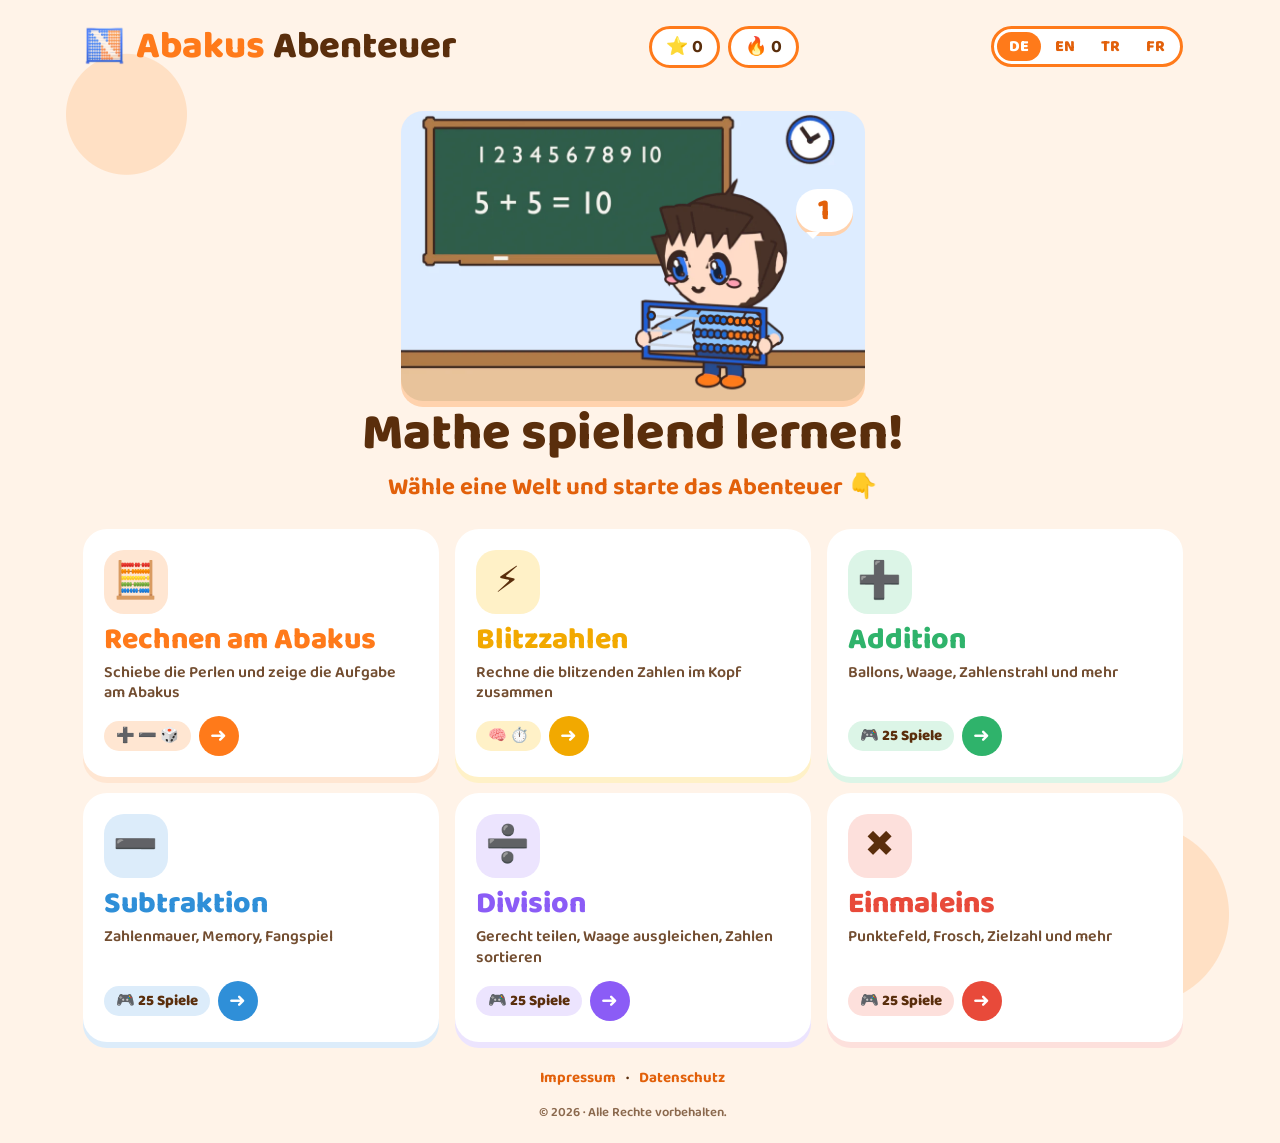
==== commit cc33522a: "Weitere Spiele in 3D, einheitliche Farben, leichteres Logo - 3D-Grafiken für Memory-Karten, Seerosen" ====
--- a/index.html
+++ b/index.html
@@ -28,13 +28,8 @@
   <header>
     <div class="brand">
       <button class="home-btn" id="homeBtn" type="button" aria-label="🏠">🏠</button>
-      <!-- logo: Blender'da yapılan 3D abaküs (model-viewer yerel dosyadan, sayfa yüklendikten sonra gelir; o zamana kadar poster) -->
-      <div class="logo-3d" id="logo3d" aria-hidden="true">
-        <model-viewer id="abacus3d" src="3d/abakus.glb" alt="" disable-zoom disable-pan disable-tap interaction-prompt="none"
-          camera-orbit="18deg 82deg auto" field-of-view="24deg" environment-image="neutral" tone-mapping="neutral" exposure="1.05">
-          <img slot="poster" src="3d/abakus-poster.webp" alt="" width="560" height="498" decoding="async">
-        </model-viewer>
-      </div>
+      <!-- logo: Blender'da yapılan 3D abaküs; sallanma hareketi 16 karelik tek görselden (3d/logo-abakus.webp) CSS ile oynar -->
+      <div class="logo-3d" id="logo3d" aria-hidden="true"></div>
       <h1 id="logo">Abaküs <span>Macerası</span></h1>
     </div>
     <div class="stats">
--- a/style.css
+++ b/style.css
@@ -197,16 +197,15 @@
 .mc{position:relative;aspect-ratio:1.15;border:none;background:none;cursor:pointer;font:inherit;padding:0}
 .mc .in{position:absolute;inset:0;transition:transform .45s;transform-style:preserve-3d}
 .mc.open .in, .mc.done .in{transform:rotateY(180deg)}
-.mc .f, .mc .b{position:absolute;inset:0;border-radius:18px;display:flex;align-items:center;justify-content:center;
-  backface-visibility:hidden;font-weight:800}
-.mc .b{background:repeating-linear-gradient(45deg,var(--or) 0 14px,#ff8b35 14px 28px);color:var(--white);
-  font-size:clamp(34px,6vw,54px);box-shadow:0 5px 0 #c2530a}
-.mc .f{transform:rotateY(180deg);background:var(--white);border:4px solid var(--or);color:var(--ink);
-  font-size:clamp(26px,4.5vw,44px);box-shadow:0 5px 0 var(--or-l)}
-.mc .f.ans{color:var(--or-d);background:var(--or-xl)}
-.mc.done .f{border-color:var(--ok);background:#e6f8ee;color:var(--ok)}
+/* 3D hafıza kartları (Blender, 3d/card-*.webp): mavi arka yüz (yıldızlar + "?"), ön yüz 4 hal; CSS ile 3D döner */
+.mc .f, .mc .b{position:absolute;inset:0;display:flex;align-items:center;justify-content:center;padding-bottom:4%;
+  backface-visibility:hidden;font-weight:800;background:center/100% 100% no-repeat}
+.mc .b{background-image:url(3d/card-back.webp);color:transparent;font-size:0}    /* "?" görselde */
+.mc .f{transform:rotateY(180deg);background-image:url(3d/card-front.webp);color:var(--ink);font-size:clamp(26px,4.5vw,44px)}
+.mc .f.ans{color:var(--or-d);background-image:url(3d/card-front-ans.webp)}
+.mc.done .f{background-image:url(3d/card-front-done.webp);color:#1f8a50}
 .mc.done{animation:pop .5s;cursor:default}
-.mc.wrong .f{border-color:var(--bad);animation:shake .45s}
+.mc.wrong .f{background-image:url(3d/card-front-wrong.webp);color:var(--bad);animation:shake .45s}
 @media (max-width:560px){ .mgrid{grid-template-columns:repeat(3,1fr);gap:8px} }
 
 /* yeni oyunlar (ortak kart) */
@@ -229,12 +228,15 @@
 .tfq{font-size:clamp(60px,12vw,120px);font-weight:800;line-height:1.1}
 .tfq .op{color:var(--or)}
 
-.pads{display:flex;flex-wrap:wrap;justify-content:center;gap:12px 10px;padding-top:34px}
-.lp{position:relative;width:clamp(52px,7vw,70px);aspect-ratio:1;border-radius:50%;display:flex;align-items:center;justify-content:center;
-  font-weight:800;font-size:clamp(20px,3vw,28px);background:var(--white);border:4px solid var(--or);color:var(--ink)}
-.lp.miss{border-style:dashed;background:var(--or-xl);color:var(--or)}
-.lp.miss.ask{animation:pop .8s infinite;border-color:var(--or-d)}
-.lp.past{background:var(--or);color:var(--white)}
+/* 🐸 3D nilüfer yaprakları (Blender, 3d/pad*.webp) bir su şeridinde; boş taş = su halkası */
+.pads{display:flex;flex-wrap:wrap;justify-content:center;gap:14px 8px;padding:48px 10px 14px;border-radius:24px;
+  background:linear-gradient(#cfeeff,#7cc8f2);box-shadow:inset 0 4px 0 rgba(255,255,255,.55)}
+.lp{position:relative;box-sizing:border-box;width:clamp(56px,8vw,76px);aspect-ratio:1;display:flex;align-items:center;justify-content:center;
+  font-weight:800;font-size:clamp(20px,3vw,28px);color:var(--white);text-shadow:0 2px 3px rgba(0,60,20,.5);
+  background:url(3d/pad.webp) center/contain no-repeat}
+.lp.miss{background-image:url(3d/pad-ripple.webp);color:#10306e;text-shadow:0 1px 0 rgba(255,255,255,.7)}
+.lp.miss.ask{animation:pop .8s infinite;filter:drop-shadow(0 0 8px rgba(255,216,74,.95))}
+.lp.past{background-image:url(3d/pad-flower.webp);padding-right:calc(clamp(56px,8vw,76px) * .26)}   /* rakam çiçeğin solunda (% değil: üst kutuya göre hesaplanırdı) */
 /* kurbağa: Blender'da render edilen 3 poz; zıplarken çömel → havada → in → otur */
 .lp .frog{position:absolute;top:-46px;left:50%;width:56px;height:56px;margin-left:-28px;pointer-events:none;
   background:url(3d/frog-sit.webp) center/contain no-repeat;animation:hop .4s,frogPose .4s step-end}   /* step-end: pozlar karışmadan değişir */
@@ -487,6 +489,9 @@
 .candies{display:flex;flex-wrap:wrap;justify-content:center;gap:2px;max-width:560px;font-size:clamp(20px,3.2vw,28px);line-height:1.15;
   background:var(--or-xl);border:3px dashed var(--or-l);border-radius:16px;padding:6px 10px}
 .kids{font-size:clamp(30px,5vw,44px);letter-spacing:2px;text-align:center}
+/* 3D şeker (Blender, 3d/candy-*.webp) – yazı boyutuna bağlı */
+.cdy{display:inline-block;width:1.5em;height:1em;background:url(3d/candy-orange.webp) center/contain no-repeat;vertical-align:middle}
+.cdy.c1{background-image:url(3d/candy-blue.webp)} .cdy.c2{background-image:url(3d/candy-pink.webp)} .cdy.c3{background-image:url(3d/candy-yellow.webp)}
 /* 📶 Küçükten Büyüğe */
 .sortg button small{font-size:.6em;opacity:.85;margin-right:2px}
 
@@ -517,12 +522,16 @@
 
 /* 🐛 İşlem Zinciri */
 .chain{display:flex;flex-wrap:wrap;align-items:center;justify-content:center;gap:8px 6px;margin:10px 0 4px}
-.ch-n{font-weight:800;font-size:clamp(24px,4.5vw,38px);min-width:2.1em;height:2.1em;padding:0 .3em;border-radius:999px;
-  display:flex;align-items:center;justify-content:center;background:var(--white);border:4px solid var(--or-l);color:var(--or-d)}
-.ch-n.start{background:var(--or);border-color:var(--or);color:var(--white)}
-.ch-n.cur{border-color:var(--or);border-style:dashed;animation:pop .5s}
-.ch-n.done{background:var(--ok);border-color:var(--ok);color:var(--white);animation:pop .5s}
-.ch-op{font-weight:800;font-size:clamp(16px,2.6vw,22px);color:var(--ink);background:var(--or-xl);border-radius:999px;padding:0 10px;position:relative}
+/* tırtılın boğumları: 3D kapsül/top (Blender, 3d/pill-*.webp; 9-slice → kısa sayıda top, uzun sayıda kapsül) */
+.ch-n{box-sizing:border-box;font-weight:800;font-size:clamp(24px,4.5vw,38px);min-width:2.1em;height:2.1em;padding:0;
+  display:flex;align-items:center;justify-content:center;color:var(--or-d);
+  border-style:solid;border-width:0 .55em;border-color:transparent;border-image:url(3d/pill-white.webp) 0 108 fill / 0 1.05em / 0 stretch;
+  filter:drop-shadow(0 3px 2px rgba(90,46,12,.2))}
+.ch-n.start{border-image-source:url(3d/pill-orange.webp);color:var(--white);text-shadow:0 2px 3px rgba(0,0,0,.3)}
+.ch-n.cur{border-image-source:url(3d/pill-sky.webp);color:#10306e;animation:pop .5s}
+.ch-n.done{border-image-source:url(3d/pill-green.webp);color:var(--white);text-shadow:0 2px 3px rgba(0,0,0,.3);animation:pop .5s}
+.ch-op{font-weight:800;font-size:clamp(16px,2.6vw,22px);color:var(--ink);border-radius:999px;padding:0 10px;position:relative;
+  background:linear-gradient(#fff6ec,#ffe2c8);box-shadow:inset 0 2px 0 #fff,0 3px 0 var(--or-l)}
 .ch-op::after{content:"➜";margin-left:4px;color:var(--or)}
 
 /* 🟰 İşareti Bul */
@@ -536,18 +545,23 @@
 .findg button{font-size:clamp(18px,3vw,28px);padding:12px 4px}
 
 /* 🔺 Hesap Üçgeni */
-.tri{position:relative;width:min(100%,420px);aspect-ratio:10/9;margin:4px auto 34px}
-.tri svg{position:absolute;inset:0;width:100%;height:100%}
-.tri polygon{fill:var(--or-xl);stroke:var(--or);stroke-width:1.6;stroke-linejoin:round}
-.tri polyline{fill:none;stroke:var(--or-l);stroke-width:1.2;stroke-linejoin:round}
-.tri > div{position:absolute;transform:translate(-50%,-50%);font-weight:800;font-size:clamp(20px,4.5vw,34px);
+/* 3D üçgen tahta (Blender, 3d/tri-board.webp): SVG ile aynı koordinatlar (viewBox 100×90) → kutu konumları değişmedi */
+.tri{position:relative;width:min(100%,420px);aspect-ratio:10/9;margin:4px auto 34px;background:url(3d/tri-board.webp) center/100% 100% no-repeat}
+.tri svg{display:none}
+.tri > div{box-sizing:border-box;position:absolute;transform:translate(-50%,-50%);font-weight:800;font-size:clamp(20px,4.5vw,34px);
   min-width:2em;height:1.8em;padding:0 .25em;display:flex;align-items:center;justify-content:center;border-radius:999px}
-.tri-in{background:var(--or);color:var(--white)}
-.tri-out{background:var(--white);color:var(--or-d);border:4px solid var(--or);border-radius:14px !important}
+/* içteki sayılar: 3D kapsül (9-slice; uçlar = yüksekliğin yarısı) */
+.tri-in{color:var(--white);text-shadow:0 2px 3px rgba(0,0,0,.3);padding:0;border-style:solid;border-width:0 .45em;border-color:transparent;
+  border-image:url(3d/pill-orange.webp) 0 108 fill / 0 .9em / 0 stretch;filter:drop-shadow(0 3px 2px rgba(90,46,12,.25))}
+.tri-in.q{border-image-source:url(3d/pill-sky.webp);color:#10306e;text-shadow:0 1px 0 rgba(255,255,255,.6)}
+.tri-in.q.ok{border-image-source:url(3d/pill-green.webp);color:var(--white);text-shadow:0 2px 3px rgba(0,0,0,.3);animation:pop .5s}
+/* dıştaki toplamlar: kabarık blok */
+.tri-out{color:var(--or-d);border:3px solid var(--or);border-radius:14px !important;background:linear-gradient(#fff,#fff1e2);
+  box-shadow:inset 0 2px 0 #fff,0 5px 0 var(--or-d)}
+.tri-out.q{border-style:dashed;background:linear-gradient(#eef7ff,#d6ecff);color:#10306e;border-color:#1d6fe0;box-shadow:0 5px 0 #143f96}
+.tri-out.q.ok{border-style:solid;border-color:#1f8a50;background:linear-gradient(#4fd48a,#2fb36b);color:var(--white);box-shadow:0 5px 0 #1f8a50;animation:pop .5s}
 .tri .t0{left:50%;top:30%}.tri .t1{left:30%;top:72%}.tri .t2{left:70%;top:72%}
 .tri .s0{left:15%;top:40%}.tri .s1{left:85%;top:40%}.tri .s2{left:50%;top:106%}
-.tri .q{background:var(--white);color:var(--or-d);border:4px dashed var(--or)}
-.tri .q.ok{background:var(--ok);border:4px solid var(--ok);color:var(--white);animation:pop .5s}
 
 /* 🐟 Balık Tut */
 /* akvaryum: Blender arka planı (su, kum, yosun, kayalar, sandık) + mavi cam çerçeve + CSS ışık huzmeleri ve kabarcıklar */
@@ -584,11 +598,17 @@
 @keyframes face{0%,49.9%{transform:scaleX(-1)}50%,100%{transform:none}}
 @media (prefers-reduced-motion:reduce){ .fish, .fish .fe{animation-duration:40s !important} }
 /* 🧱 Sayı Duvarı */
-.wall{display:flex;flex-direction:column;align-items:center;gap:6px}
-.wall-row{display:flex;gap:6px}
-.brick{min-width:clamp(68px,14vw,110px);padding:6px 8px;text-align:center;font-size:clamp(28px,5vw,44px);font-weight:800;line-height:1.1;
-  background:var(--white);color:var(--ink);border:3px solid var(--or);border-radius:10px;box-shadow:0 4px 0 var(--or-l)}
-.brick.q{border-style:dashed;background:var(--or-xl);color:var(--or)}
+/* 3D oyuncak tuğlalar (Blender, 3d/brick-*.webp); renk sıraya göre: tepede sarı → turuncu → mavi → yeşil.
+   Görselde ön yüzün merkezi %64.7'de → rakam için üstte boşluk (tuğla genişliğinin %17.3'ü) */
+.wall{--bw:clamp(72px,15vw,116px);display:flex;flex-direction:column;align-items:center;gap:1px}
+.wall-row{display:flex;gap:4px}
+.brick{box-sizing:border-box;width:var(--bw);aspect-ratio:340/200;padding-top:calc(var(--bw) * .173);
+  display:flex;align-items:center;justify-content:center;font-size:calc(var(--bw) * .34);font-weight:800;line-height:1;
+  color:var(--white);text-shadow:0 2px 3px rgba(0,0,0,.35);background:url(3d/brick-orange.webp) center/100% 100% no-repeat}
+.wall-row:nth-child(4n+1) .brick{background-image:url(3d/brick-yellow.webp);color:var(--ink);text-shadow:none}
+.wall-row:nth-child(4n+3) .brick{background-image:url(3d/brick-blue.webp)}
+.wall-row:nth-child(4n+4) .brick{background-image:url(3d/brick-green.webp)}
+.wall-row .brick.q{background-image:url(3d/brick-q.webp);color:#10306e;text-shadow:0 1px 0 rgba(255,255,255,.7)}
 
 /* 🟠 Nokta Tarlası (Punktefeld): 5'lik gruplar arasında boşluk */
 /* 3D nokta tarlası (Blender): yıldızlı mavi oyuncak çerçeve, 4 renkli çeyrek (mavi/sarı/yeşil/pembe), ortada turuncu çıtalar + yuvalar + pullar.
@@ -646,14 +666,19 @@
 .pan .wt{width:clamp(24px,5.2vw,32px);height:clamp(24px,5.2vw,32px);font-size:clamp(10px,2.2vw,13px);filter:none}
 /* 📏 Sayı Doğrusu */
 .nline{position:relative;align-self:stretch;height:96px;margin:6px 22px 0;cursor:pointer;touch-action:manipulation;-webkit-user-select:none;user-select:none}
-.nl-bar{position:absolute;left:-10px;right:-10px;top:52px;height:6px;background:var(--ink);border-radius:3px}
-.nl-t{position:absolute;top:46px;width:2px;height:18px;background:var(--ink);transform:translateX(-50%)}
-.nl-t.m{top:40px;height:30px;width:3px}
+/* 3D cetvel: kalın mavi şerit (üstte parlak kenar, altta kalınlık + gölge), çentikler beyaz */
+.nl-bar{position:absolute;left:-14px;right:-14px;top:44px;height:20px;border-radius:10px;
+  background:linear-gradient(#7cc0ff,#2f7bf0 60%,#1d5fd8);box-shadow:inset 0 3px 0 rgba(255,255,255,.55),0 5px 0 #143f96,0 9px 12px rgba(20,60,110,.25)}
+.nl-t{position:absolute;top:48px;width:2px;height:12px;background:rgba(255,255,255,.9);border-radius:1px;transform:translateX(-50%)}
+.nl-t.m{top:42px;height:24px;width:4px;background:#fff;box-shadow:0 0 0 1px rgba(20,63,150,.6)}
 .nl-t span{position:absolute;top:34px;left:50%;transform:translateX(-50%);font-weight:800;font-size:clamp(14px,2.6vw,20px);color:var(--ink)}
-.nl-mark{position:absolute;top:0;transform:translateX(-50%);background:var(--or);color:var(--white);font-weight:800;font-size:clamp(18px,3vw,24px);
-  border-radius:10px;padding:0 8px;pointer-events:none;transition:left .15s}
-.nl-mark::after{content:"";position:absolute;left:50%;bottom:-8px;transform:translateX(-50%);border:8px solid transparent;border-bottom:none;border-top-color:inherit;border-top-color:var(--or)}
-.nl-mark.ok{background:var(--ok)} .nl-mark.ok::after{border-top-color:var(--ok)}
+/* işaretçi: 3D turuncu kapsül + ok (doğruda yeşil) */
+.nl-mark{box-sizing:border-box;position:absolute;top:0;transform:translateX(-50%);color:var(--white);font-weight:800;font-size:clamp(18px,3vw,24px);
+  min-width:1.9em;height:1.7em;display:flex;align-items:center;justify-content:center;text-shadow:0 2px 3px rgba(0,0,0,.3);
+  border-style:solid;border-width:0 .4em;border-color:transparent;border-image:url(3d/pill-orange.webp) 0 108 fill / 0 .85em / 0 stretch;
+  filter:drop-shadow(0 3px 2px rgba(90,46,12,.3));pointer-events:none;transition:left .15s}
+.nl-mark::after{content:"";position:absolute;left:50%;bottom:-8px;transform:translateX(-50%);border:8px solid transparent;border-bottom:none;border-top-color:#e2600a}
+.nl-mark.ok{border-image-source:url(3d/pill-green.webp)} .nl-mark.ok::after{border-top-color:#1f8a50}
 .nl-mark.ghost{opacity:.4;transition:none}
 
 /* her sekmede aynı oyunlar */
@@ -674,11 +699,12 @@
 
 /* ---------- giriş sayfası ---------- */
 .brand{display:flex;align-items:center;gap:10px;min-width:0}
-/* logo: kendi kendine dönen küçük 3D abaküs (tıklayınca giriş sayfası) */
-/* boyut yazıya bağlı: font-size başlıkla aynı (h1), kutu 1.3em → görünen abaküs ≈ yazı yüksekliği */
-.logo-3d{flex:none;font-size:clamp(26px,5vw,38px);width:1.3em;height:1.3em;cursor:pointer;margin-right:-.2em}
-.logo-3d model-viewer{display:block;width:100%;height:100%;background:transparent;--poster-color:transparent;pointer-events:none}
-.logo-3d img[slot="poster"]{display:block;width:100%;height:100%;object-fit:contain}
+/* logo: hafifçe sallanan 3D abaküs (tıklayınca giriş sayfası). Blender'da 16 kare render edildi → tek şerit görsel,
+   CSS steps() ile oynar (eski model-viewer ~1.1 MB yerine 72 KB). Boyut yazıya bağlı: font-size = başlık (h1) */
+.logo-3d{flex:none;font-size:clamp(26px,5vw,38px);width:1.15em;height:1.15em;cursor:pointer;
+  background:url(3d/logo-abakus.webp) 0 0/1600% 100% no-repeat;animation:logoWobble 2.6s steps(16,jump-none) infinite}
+@keyframes logoWobble{to{background-position:100% 0}}
+@media (prefers-reduced-motion:reduce){ .logo-3d{animation:none} }
 body.at-home .logo-3d{cursor:default}
 .home-btn{flex:none;width:46px;height:46px;border-radius:14px;border:3px solid var(--or);background:var(--white);font-size:24px;line-height:1;cursor:pointer;
   box-shadow:0 4px 0 var(--or-l);display:flex;align-items:center;justify-content:center}
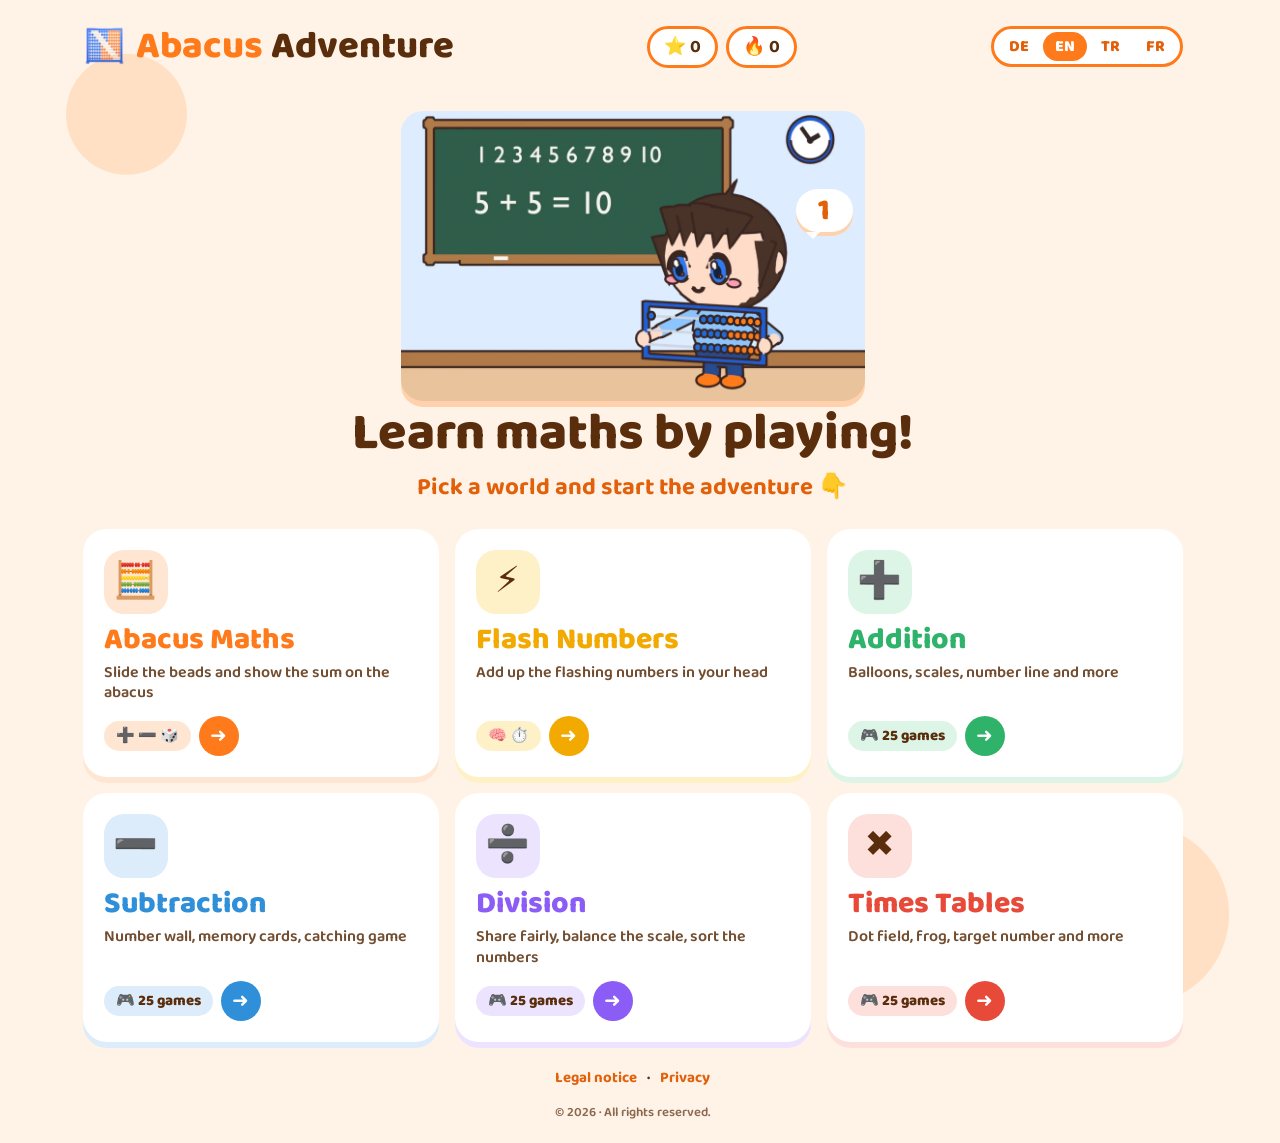
==== commit 9d5b60f3: "Unbekannte Adressen (z. B. /yok/): Seite lädt wieder mit Design und Skript Amplify zeigt für unbekan" ====
--- a/index.html
+++ b/index.html
@@ -2,6 +2,9 @@
 <html lang="de">
 <head>
 <meta charset="UTF-8">
+<!-- tüm göreli adresler (css, js, fonts, 3d/…) site kökünden: bilinmeyen adreste (ör. /yok/) Amplify index.html gösterir,
+     base olmadan tarayıcı /yok/style.css ister ve sayfa tasarımsız açılır -->
+<base href="/">
 <meta name="viewport" content="width=device-width, initial-scale=1, viewport-fit=cover">
 <meta name="theme-color" content="#ff7a1a">
 <meta name="apple-mobile-web-app-capable" content="yes">
--- a/style.css
+++ b/style.css
@@ -546,7 +546,10 @@
 
 /* 🔺 Hesap Üçgeni */
 /* 3D üçgen tahta (Blender, 3d/tri-board.webp): SVG ile aynı koordinatlar (viewBox 100×90) → kutu konumları değişmedi */
-.tri{position:relative;width:min(100%,420px);aspect-ratio:10/9;margin:4px auto 34px;background:url(3d/tri-board.webp) center/100% 100% no-repeat}
+/* alttaki toplam kutusu (s2) üçgenin %106'sında, dışarı taşar → alt boşluk = yüksekliğin %6'sı + kutunun yarısı (0.9em) + gölge/aralık.
+   font-size kutularla aynı → em değerleri tutar; % margin üst kutuya göre hesaplandığı için genişlikten hesaplanır */
+.tri{position:relative;width:min(100%,420px);aspect-ratio:10/9;font-size:clamp(20px,4.5vw,34px);
+  margin:0 auto calc(min(100%,420px) * .9 * .06 + .9em + 22px);background:url(3d/tri-board.webp) center/100% 100% no-repeat}
 .tri svg{display:none}
 .tri > div{box-sizing:border-box;position:absolute;transform:translate(-50%,-50%);font-weight:800;font-size:clamp(20px,4.5vw,34px);
   min-width:2em;height:1.8em;padding:0 .25em;display:flex;align-items:center;justify-content:center;border-radius:999px}
